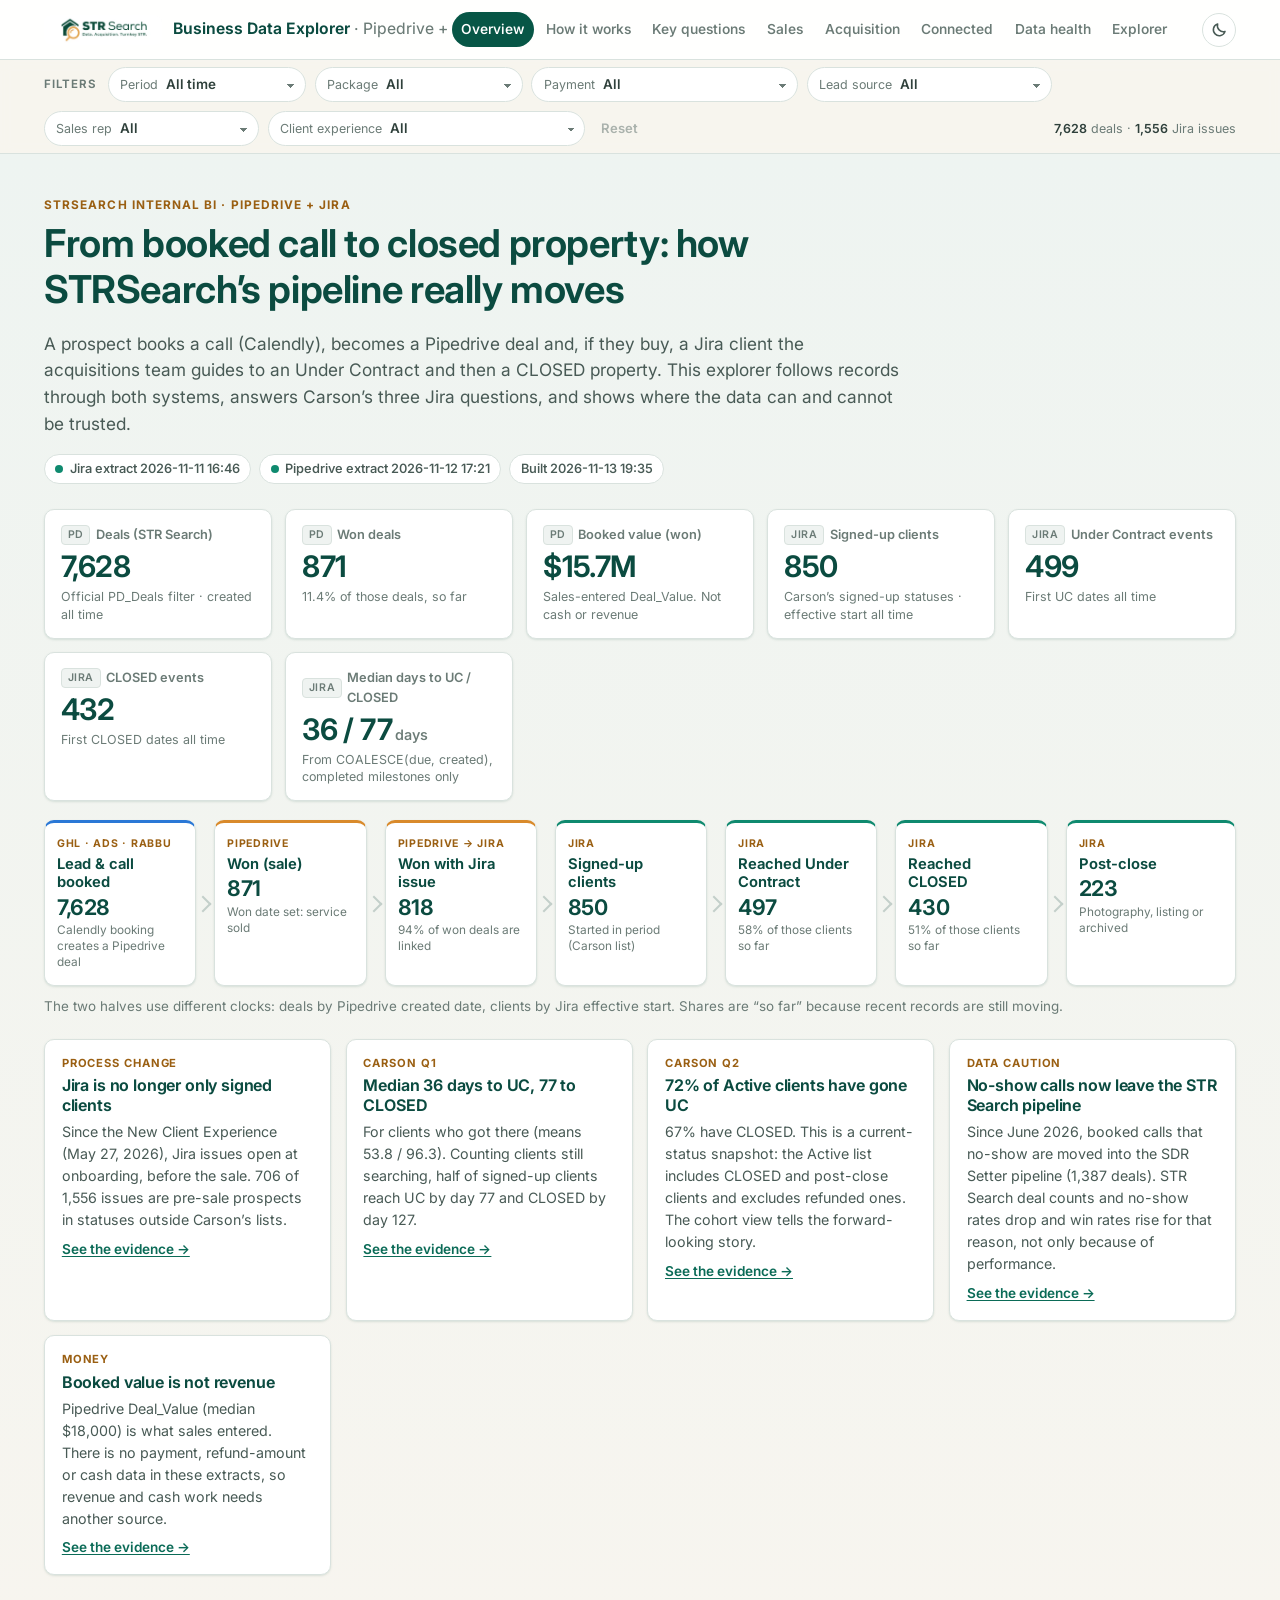
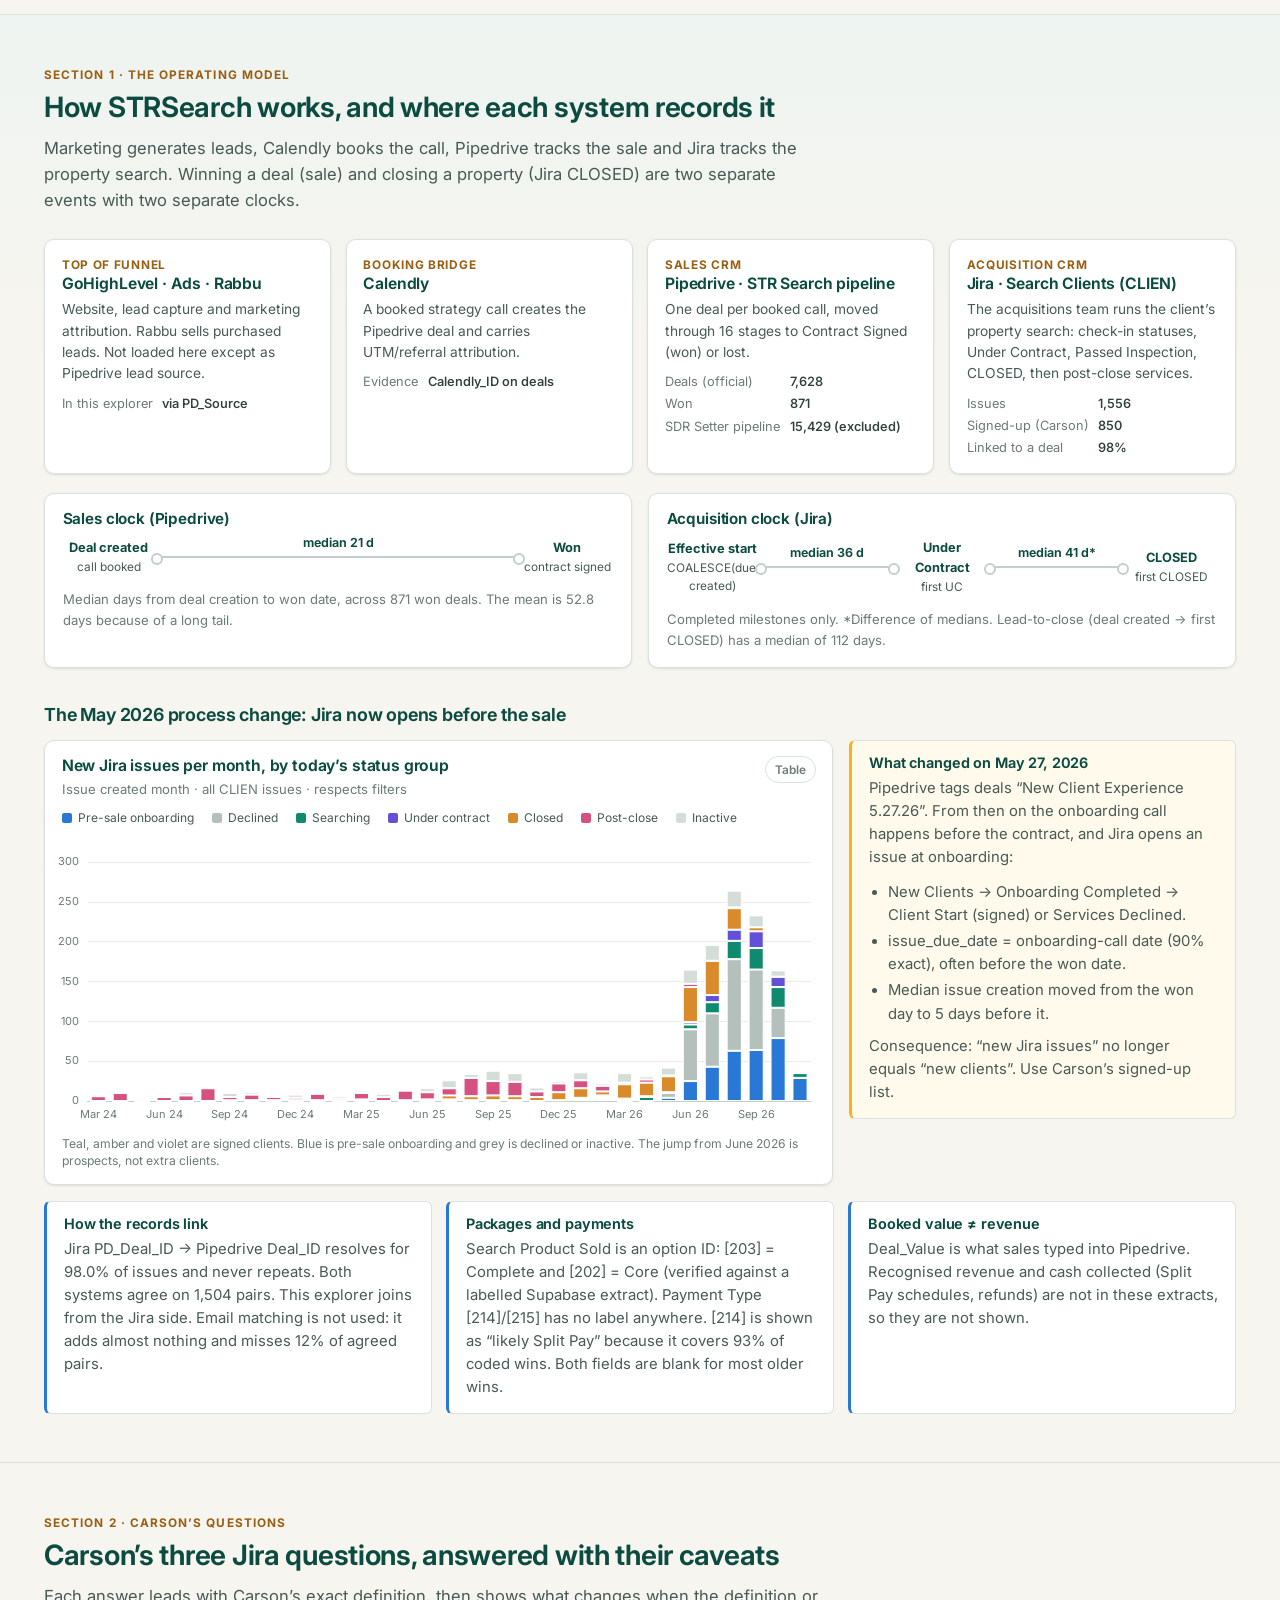
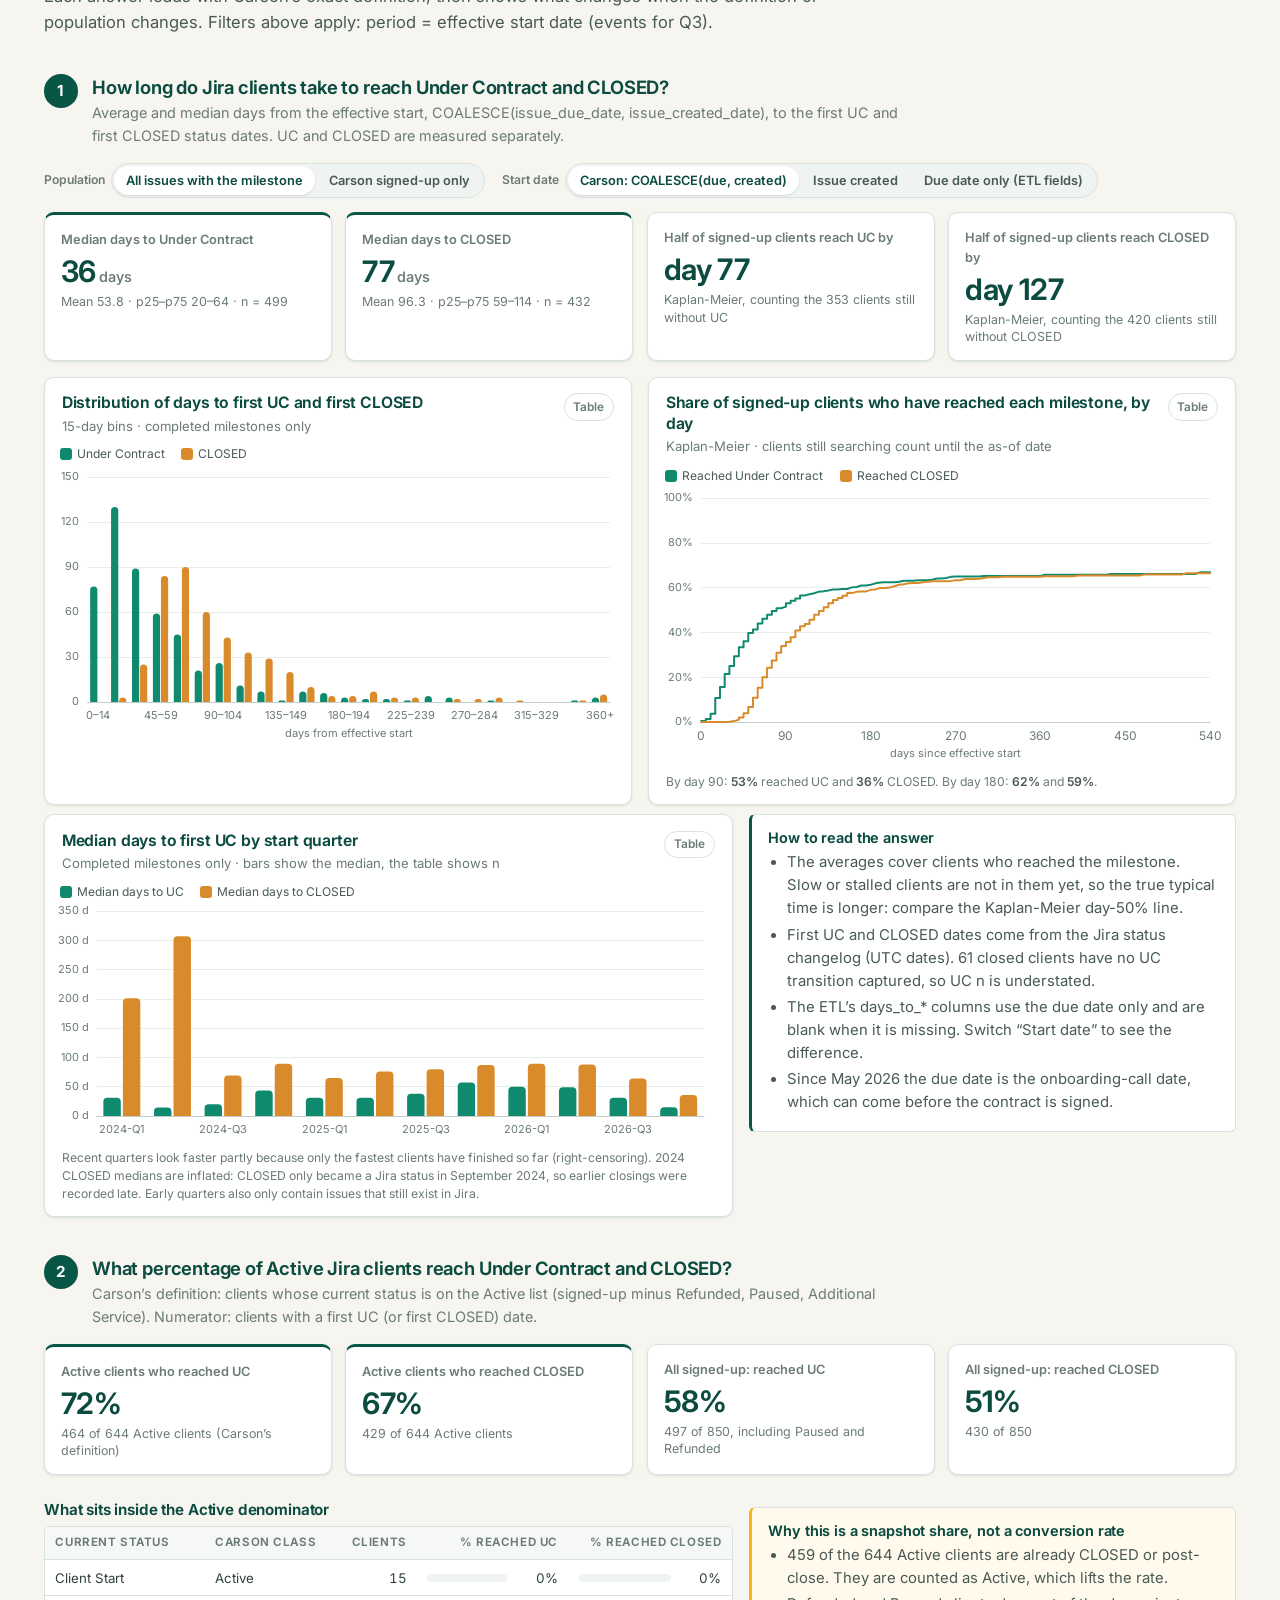
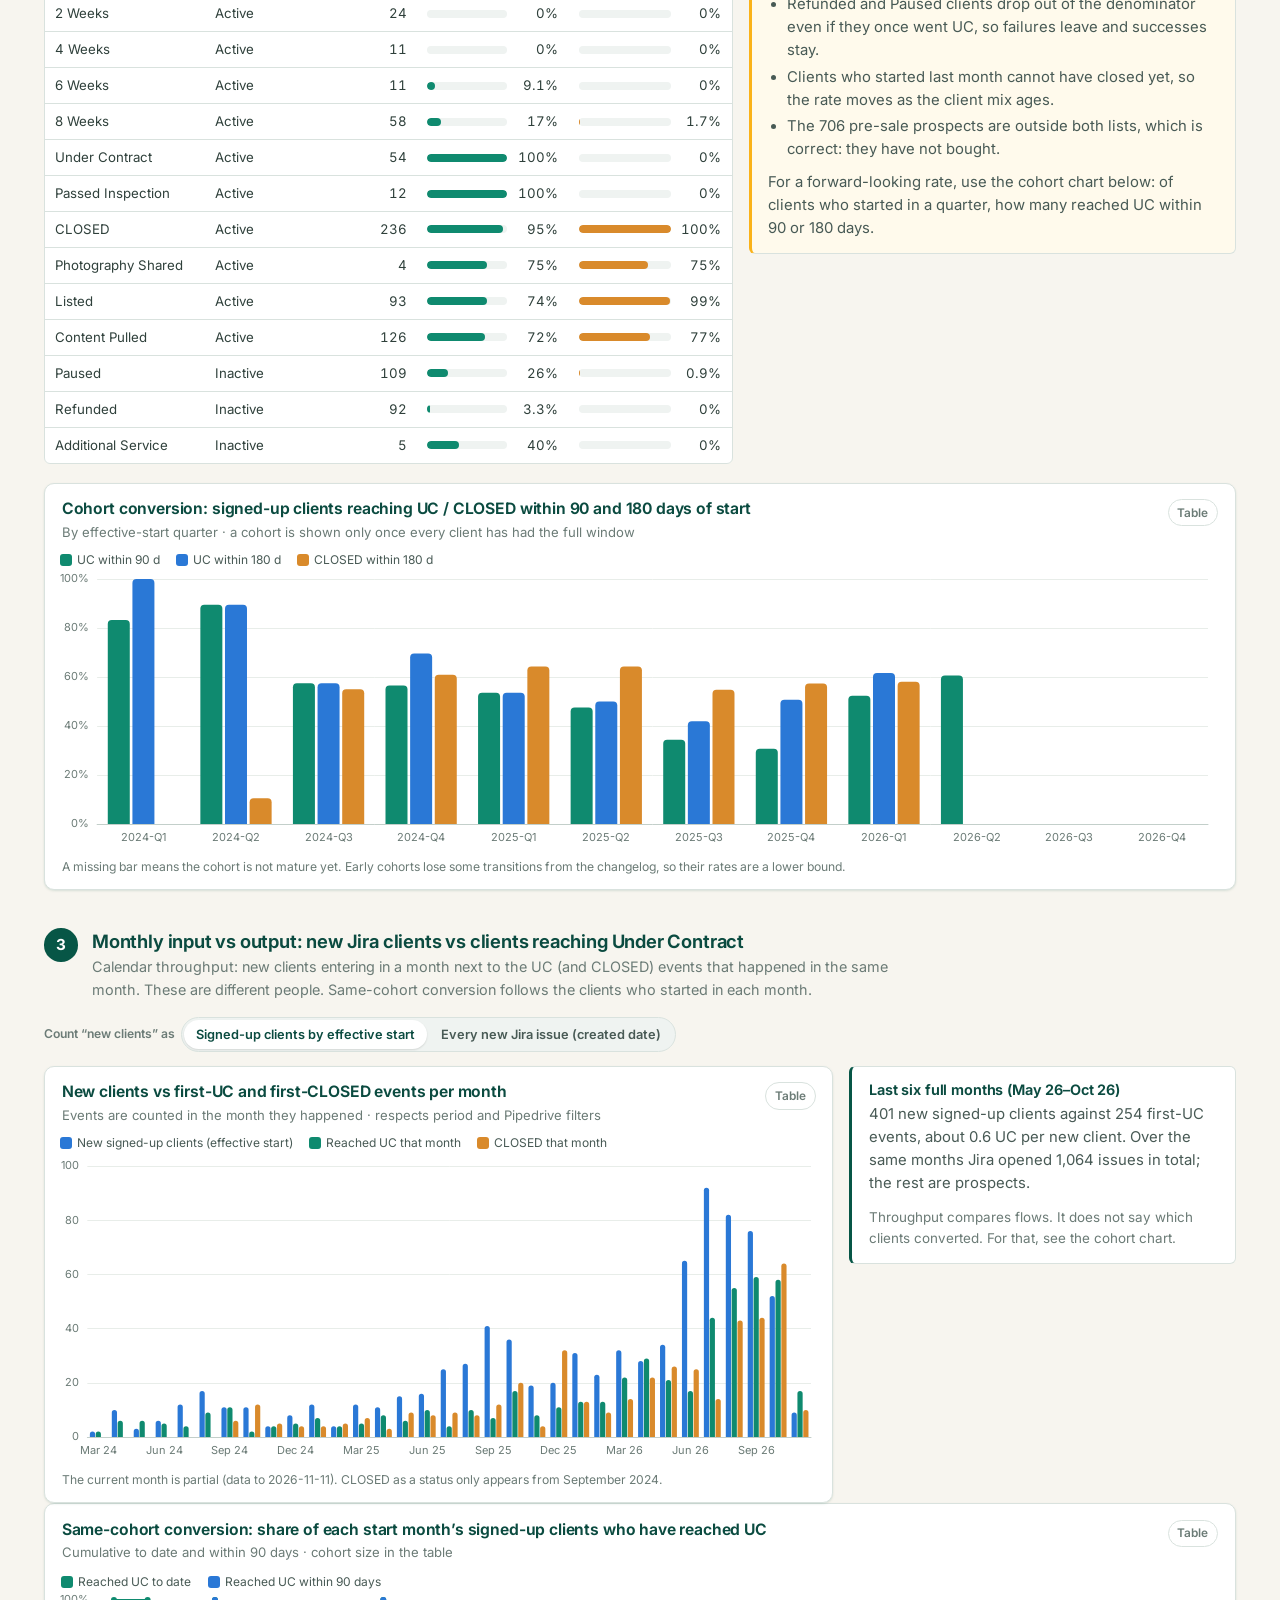
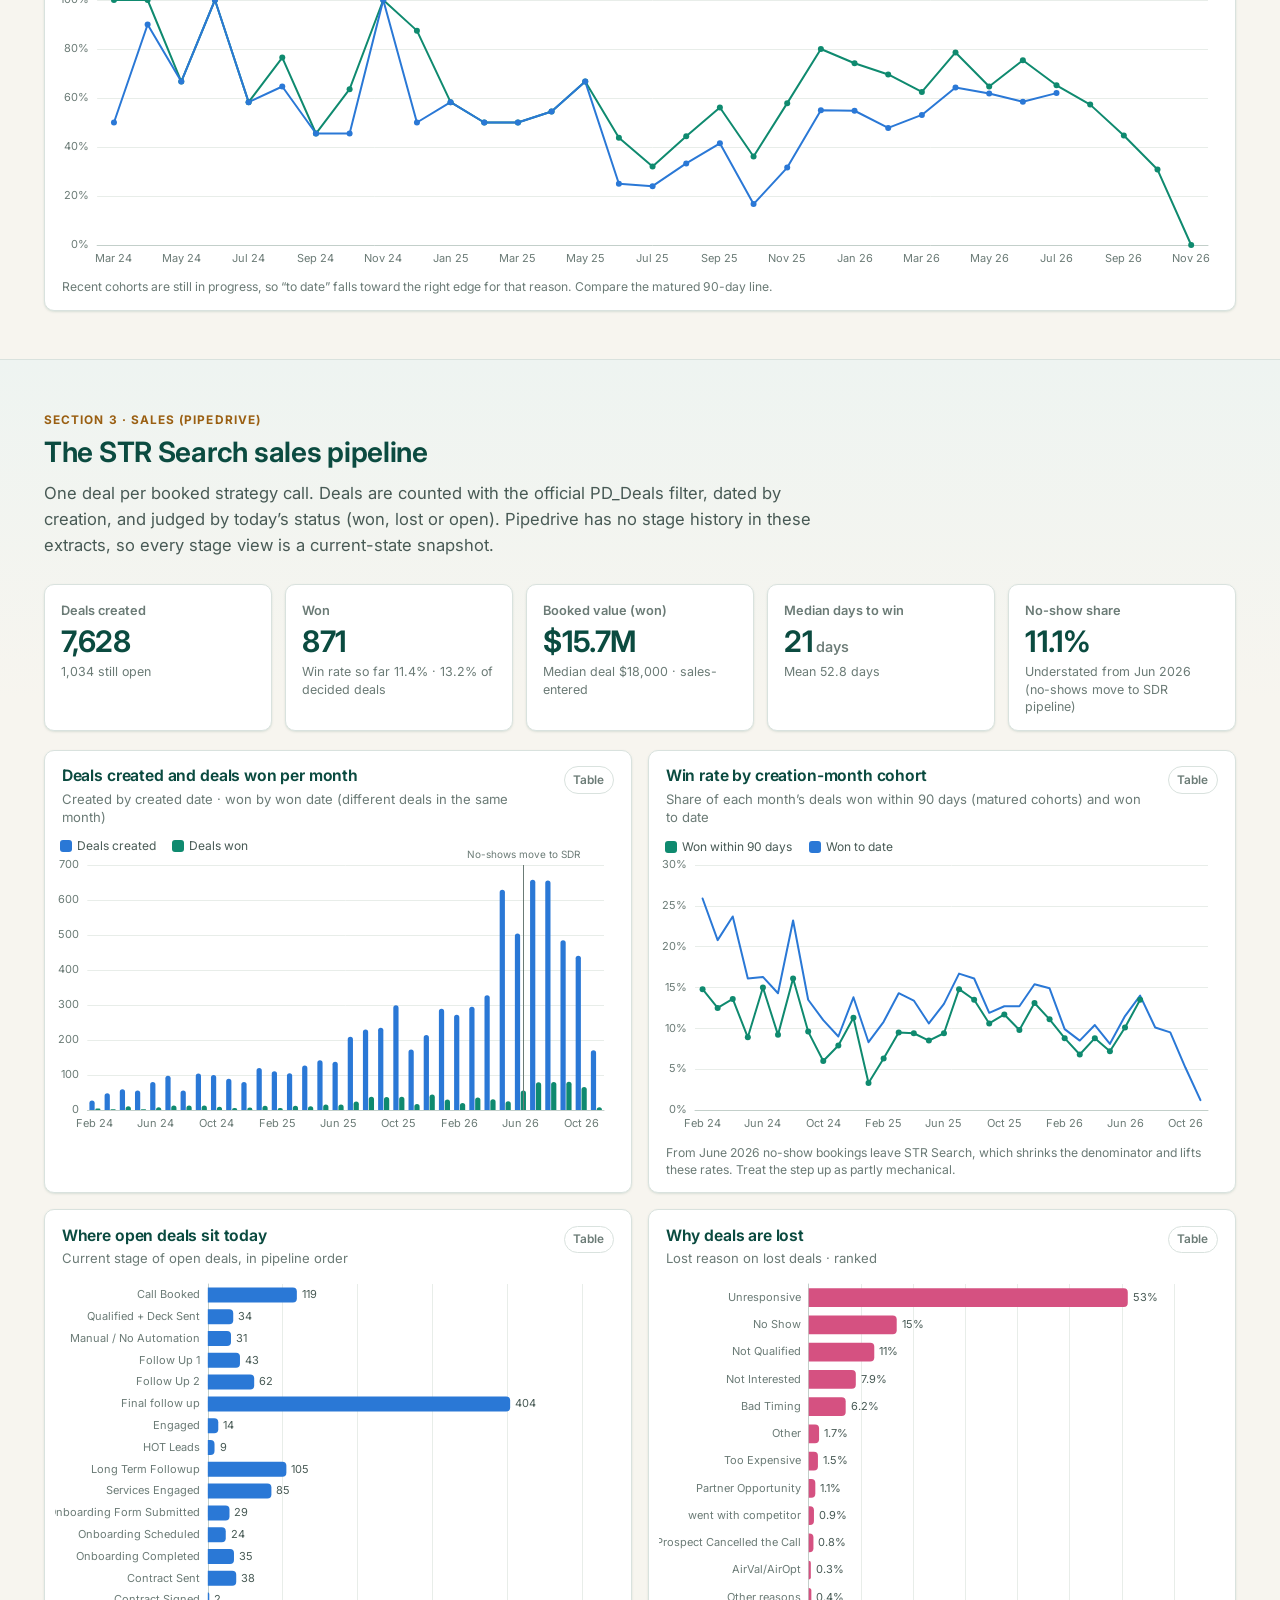
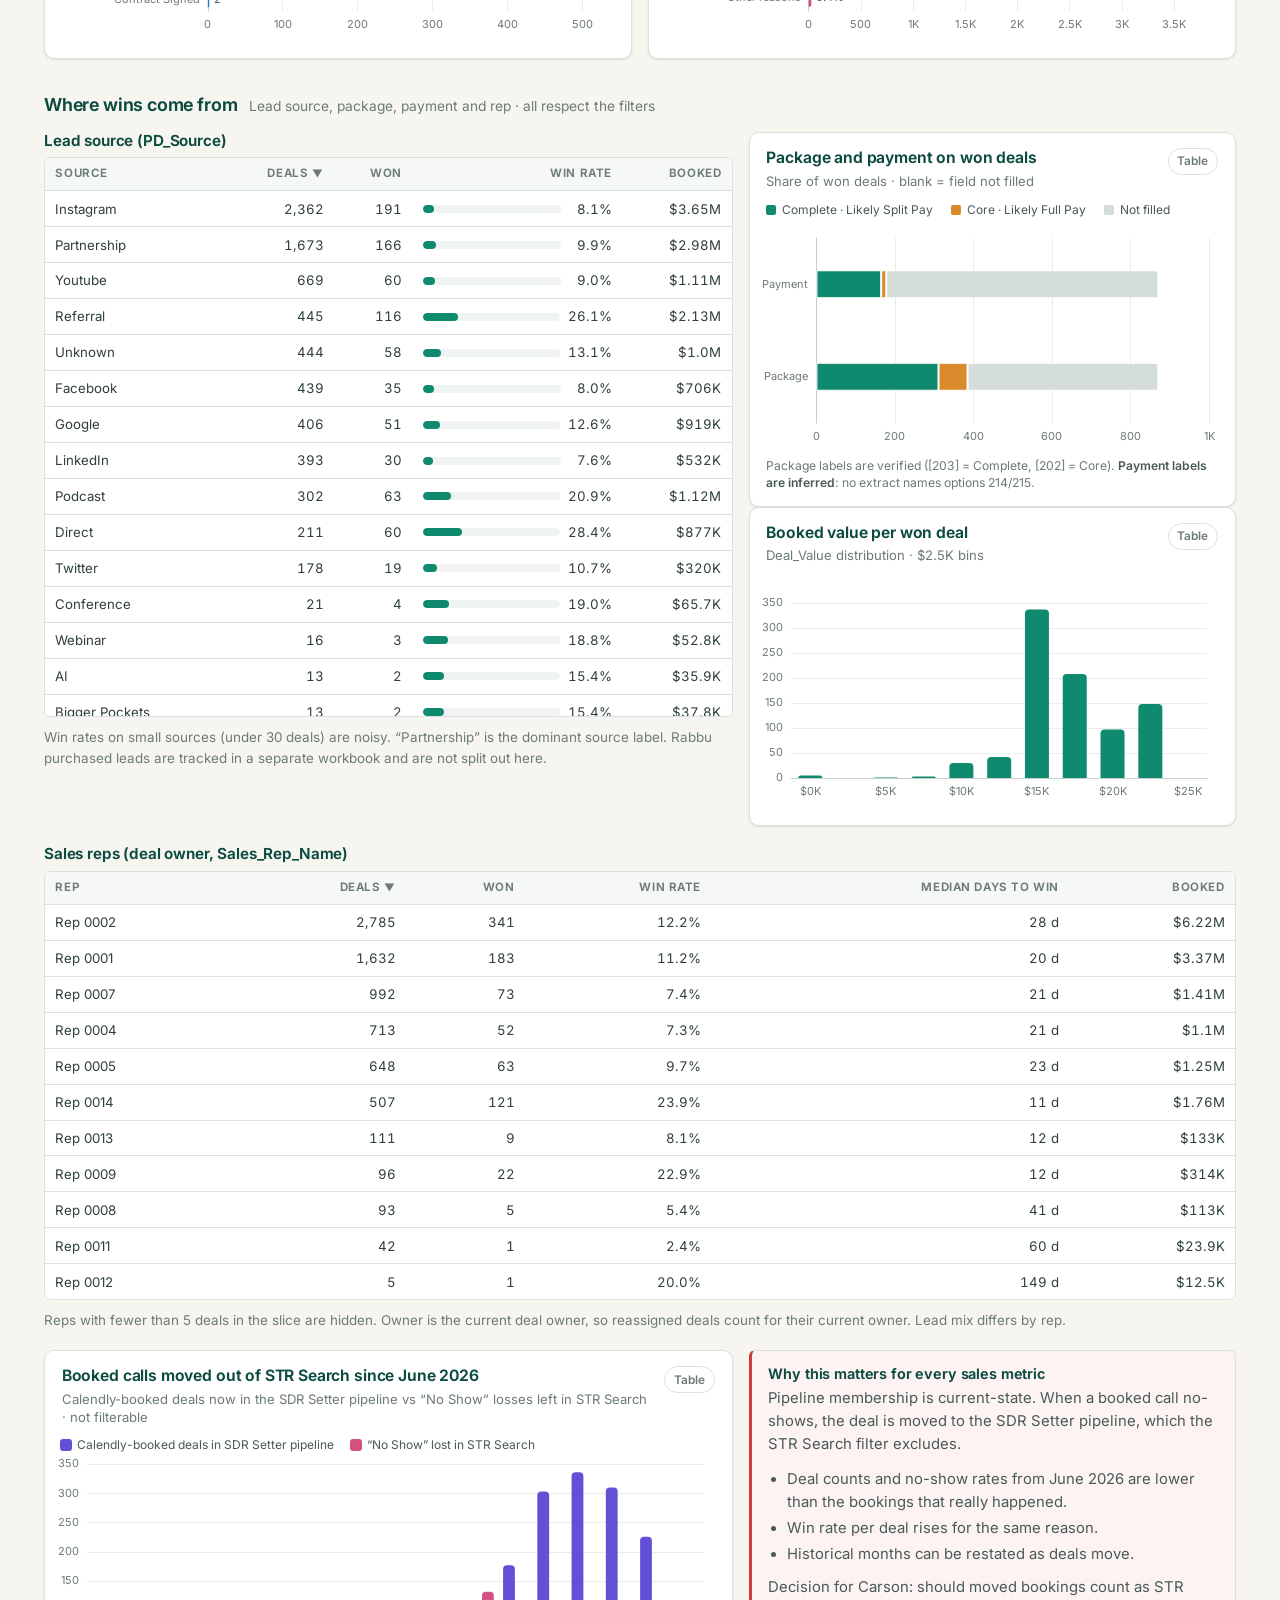
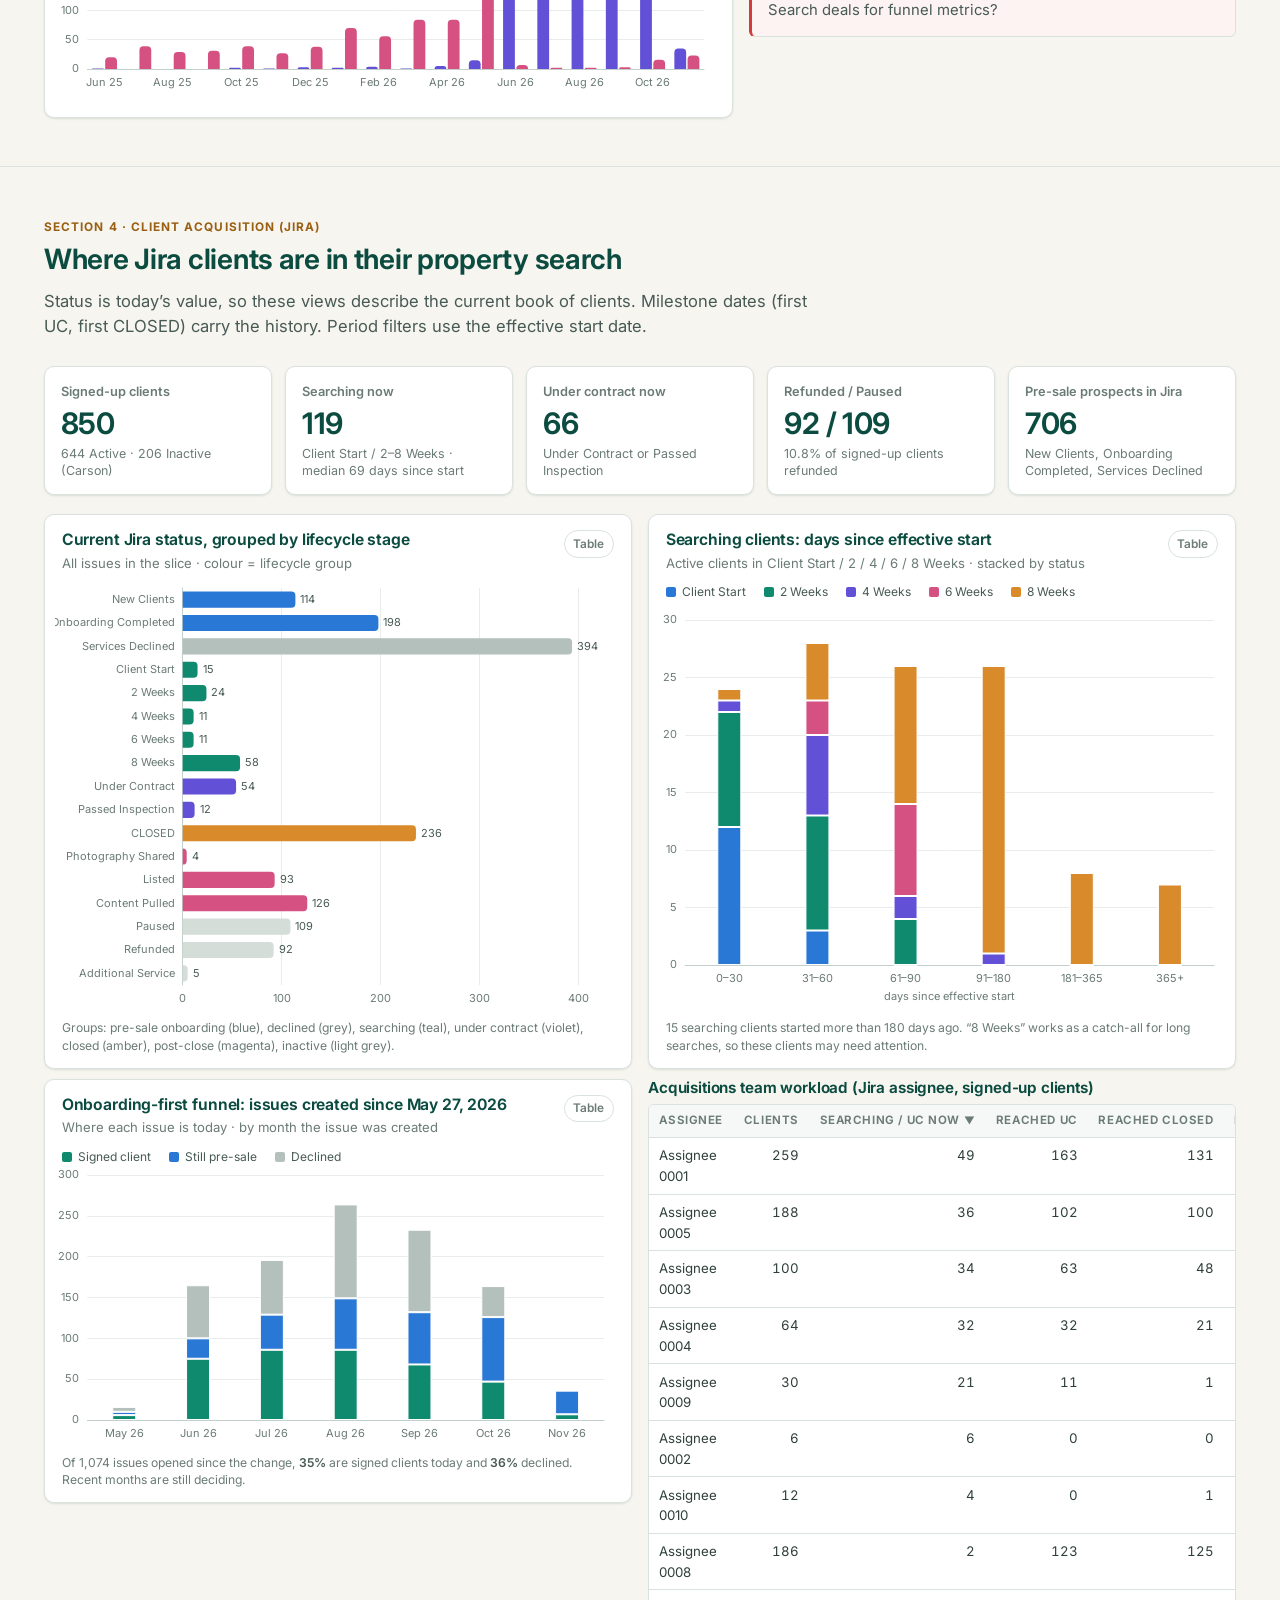
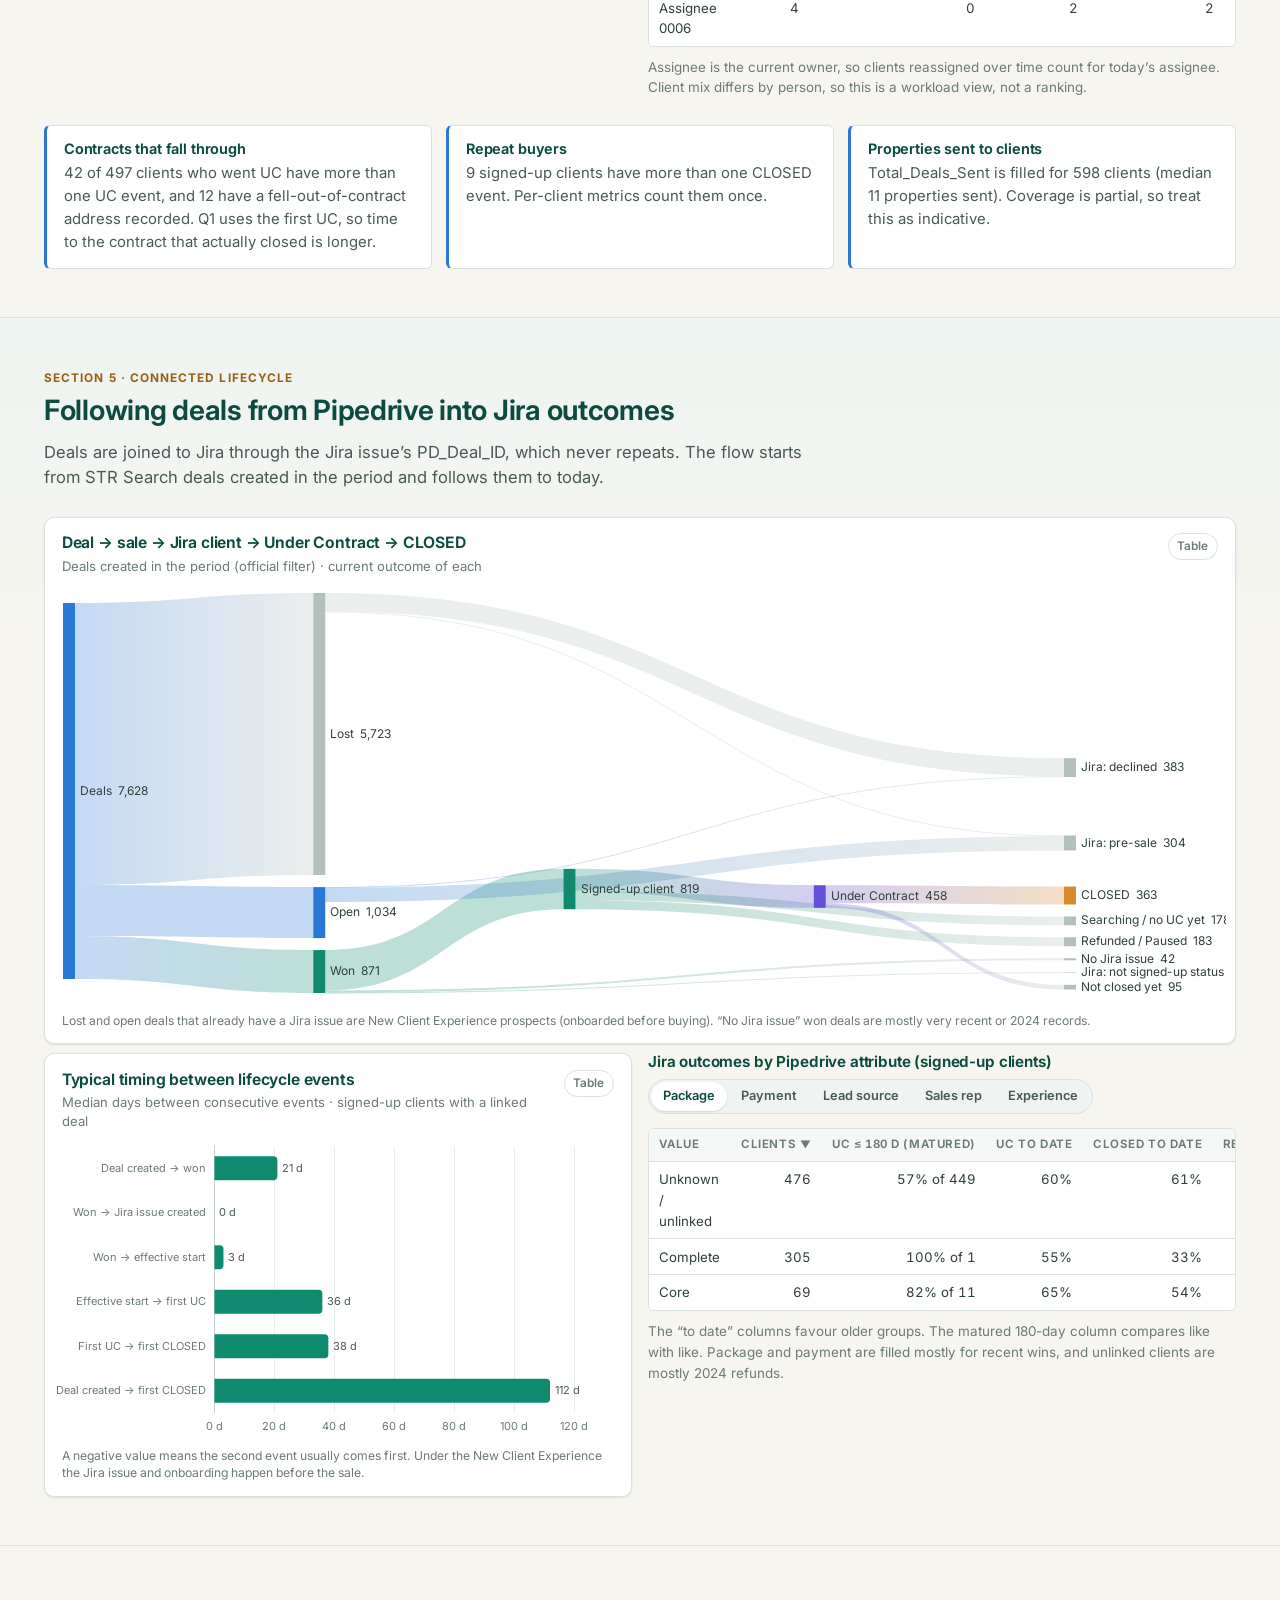
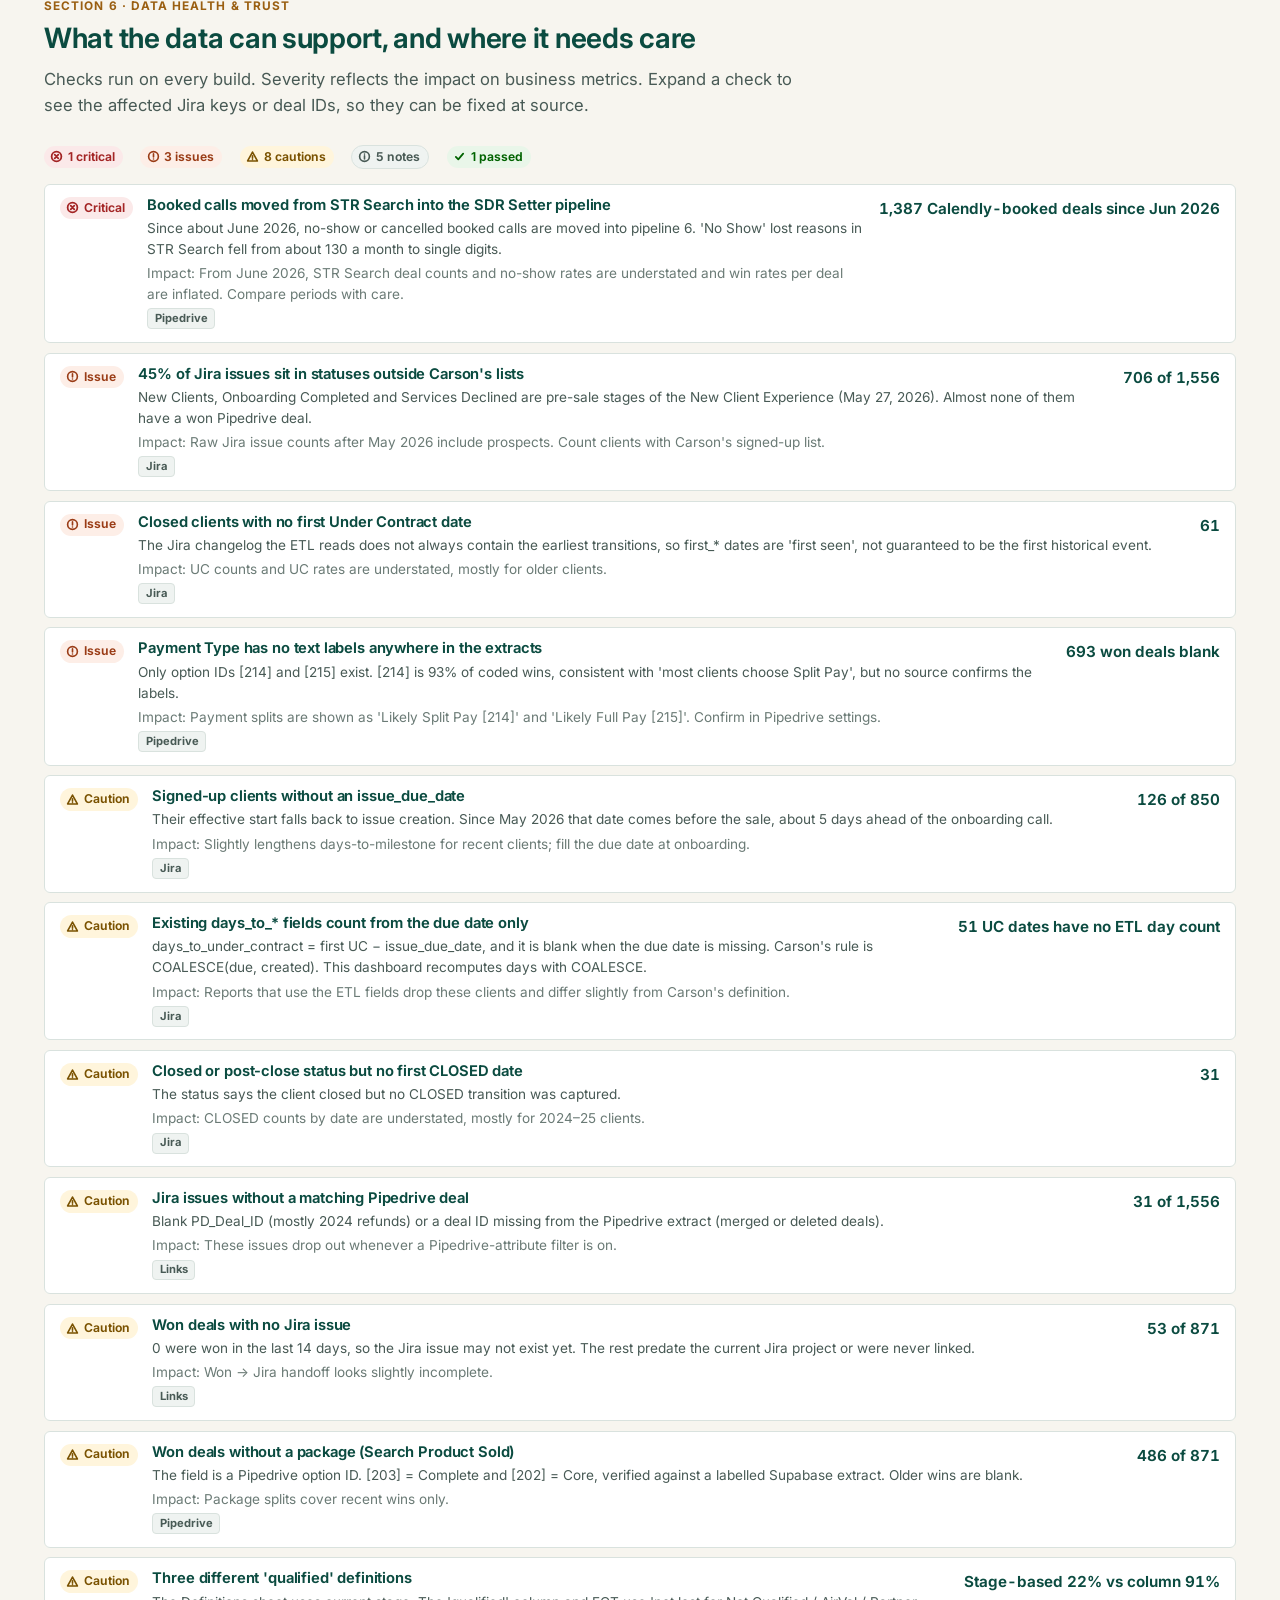
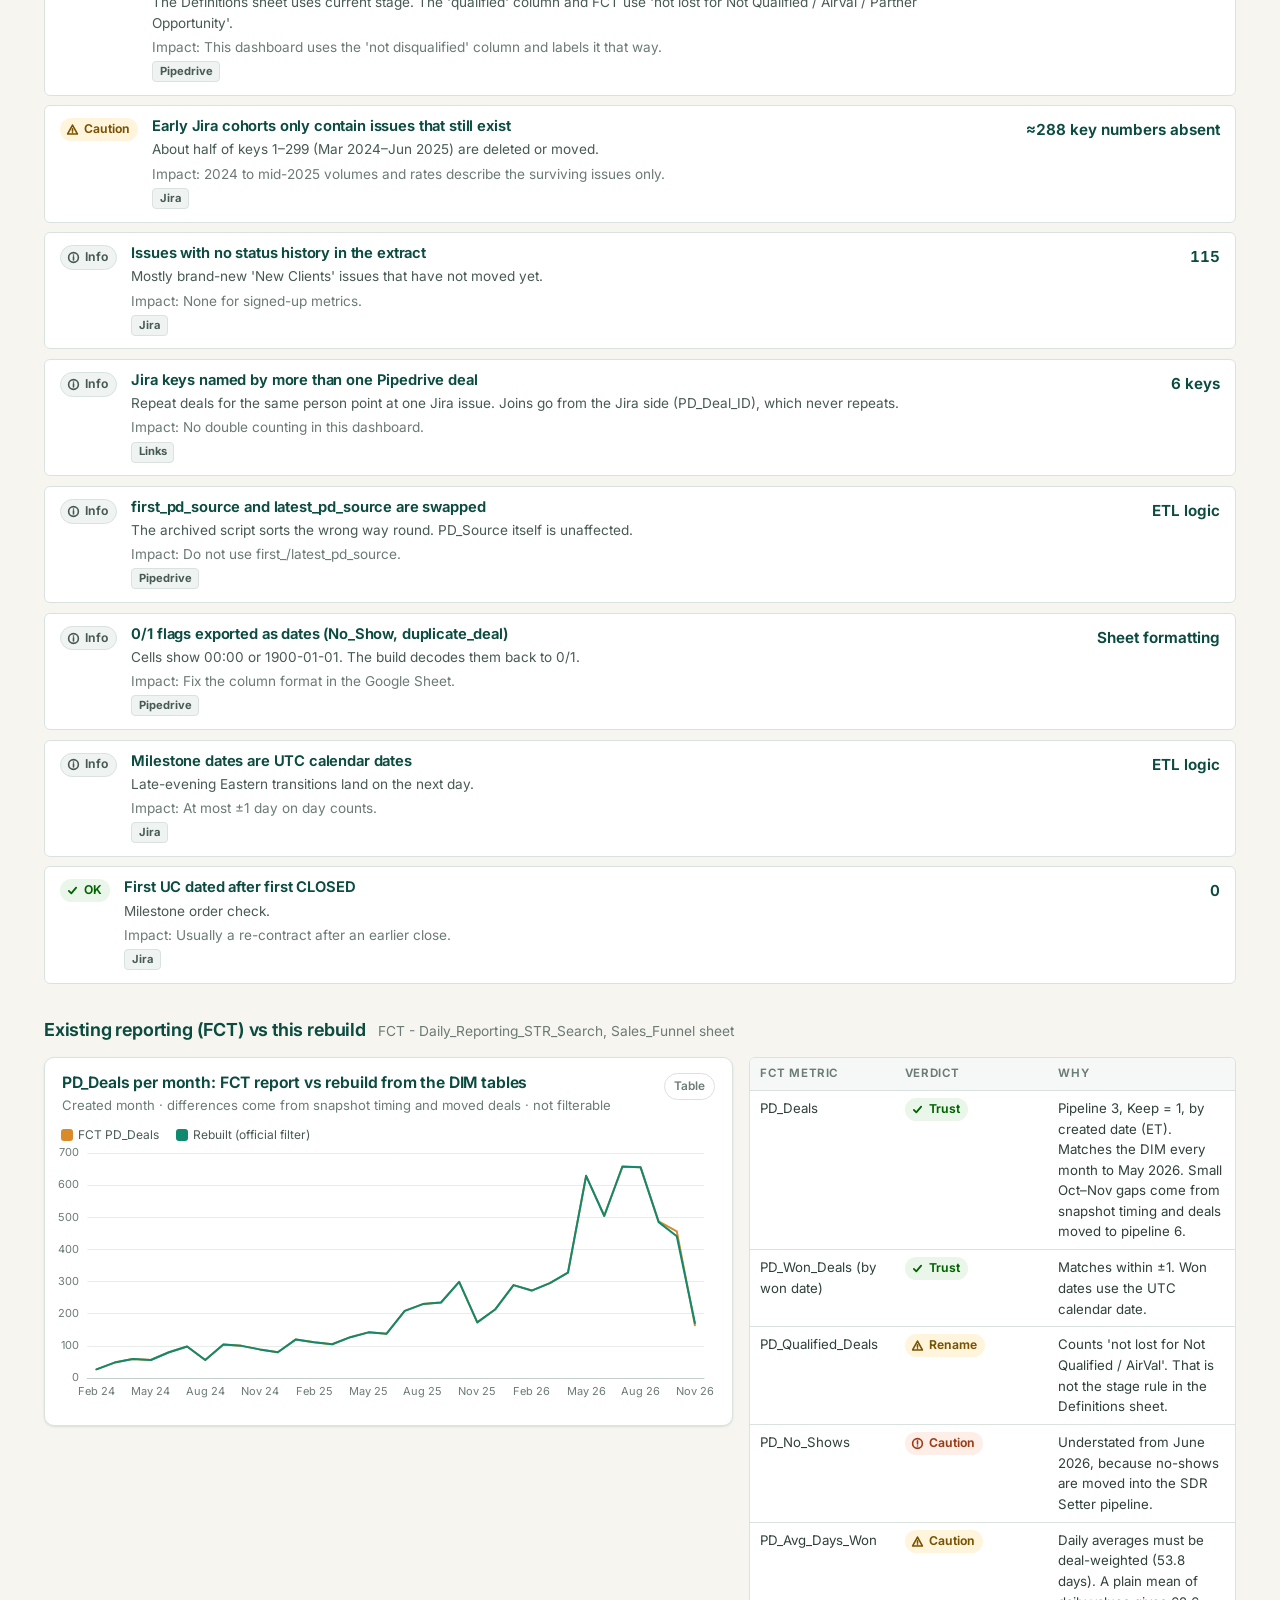
==== docs/index.html @ 58d38632 "Public anonymized build of the STRSearch Business Data Explorer Pseudonymized keys and staff names, " ====
<!doctype html>
<html lang="en">
<head>
  <meta charset="utf-8">
  <meta name="viewport" content="width=device-width, initial-scale=1">
  <title>STRSearch Business Data Explorer</title>
  <meta name="description" content="How STRSearch's sales (Pipedrive) and client acquisition (Jira) data fit together: lifecycle, trends, milestone timing, conversion and data quality.">
  <meta name="robots" content="noindex, nofollow">
  <link rel="icon" href="assets/img/strsearch-logo.webp">
  <link rel="preconnect" href="https://fonts.googleapis.com">
  <link rel="preconnect" href="https://fonts.gstatic.com" crossorigin>
  <link rel="stylesheet" href="https://fonts.googleapis.com/css2?family=Inter:wght@400;500;600;700&display=swap">
  <link rel="stylesheet" href="assets/css/styles.css">
  <script>
    try { var t = localStorage.getItem('sx-theme'); if (t) document.documentElement.setAttribute('data-theme', t); } catch (e) {}
  </script>
</head>
<body>
  <a class="visually-hidden" href="#main">Skip to content</a>

  <header class="site-header">
    <div class="container">
      <a class="brand" href="#overview" aria-label="STRSearch Business Data Explorer: back to top">
        <img src="assets/img/strsearch-logo.webp" alt="STR Search" width="104" height="30">
        <span class="brand-title">Business Data Explorer <span>· Pipedrive + Jira</span></span>
      </a>
      <nav class="site-nav" aria-label="Sections">
        <a href="#overview">Overview</a>
        <a href="#how">How it works</a>
        <a href="#questions">Key questions</a>
        <a href="#sales">Sales</a>
        <a href="#acquisition">Acquisition</a>
        <a href="#lifecycle">Connected</a>
        <a href="#health">Data health</a>
        <a href="#explorer">Explorer</a>
        <a href="#definitions">Definitions</a>
      </nav>
      <button class="icon-btn nav-menu-btn" id="navMenuBtn" type="button" aria-label="Open section menu" aria-expanded="false">
        <svg viewBox="0 0 20 20" fill="none" stroke="currentColor" stroke-width="2" stroke-linecap="round"><path d="M3 6h14M3 10h14M3 14h14"/></svg>
      </button>
      <button class="icon-btn" id="themeBtn" type="button" aria-label="Toggle dark mode" title="Toggle light / dark">
        <svg viewBox="0 0 20 20" fill="none" stroke="currentColor" stroke-width="1.8" stroke-linecap="round" stroke-linejoin="round"><path d="M16.5 12.2A7 7 0 017.8 3.5a7 7 0 108.7 8.7z"/></svg>
      </button>
    </div>
  </header>
  <nav class="mobile-nav" id="mobileNav" aria-label="Sections (mobile)"></nav>

  <div class="filter-bar" id="filterBar" role="region" aria-label="Filters"></div>

  <main id="main">
    <section class="hero" id="overview" aria-labelledby="overview-title">
      <div class="container" id="overview-root"><div class="loading">Loading data…</div></div>
    </section>
    <section class="section" id="how" aria-labelledby="how-title"><div class="container" id="how-root"></div></section>
    <section class="section" id="questions" aria-labelledby="questions-title"><div class="container" id="questions-root"></div></section>
    <section class="section" id="sales" aria-labelledby="sales-title"><div class="container" id="sales-root"></div></section>
    <section class="section" id="acquisition" aria-labelledby="acquisition-title"><div class="container" id="acquisition-root"></div></section>
    <section class="section" id="lifecycle" aria-labelledby="lifecycle-title"><div class="container" id="lifecycle-root"></div></section>
    <section class="section" id="health" aria-labelledby="health-title"><div class="container" id="health-root"></div></section>
    <section class="section" id="explorer" aria-labelledby="explorer-title"><div class="container" id="explorer-root"></div></section>
    <section class="section" id="definitions" aria-labelledby="definitions-title"><div class="container" id="definitions-root"></div></section>
  </main>

  <footer class="site-footer">
    <div class="container" id="footer-root"></div>
  </footer>

  <script src="assets/vendor/echarts-5.5.0.min.js"></script>
  <script src="data/explorer-data.js"></script>
  <script src="assets/js/core.js"></script>
  <script src="assets/js/charts.js"></script>
  <script src="assets/js/filters.js"></script>
  <script src="assets/js/sections/narrative.js"></script>
  <script src="assets/js/sections/questions.js"></script>
  <script src="assets/js/sections/sales.js"></script>
  <script src="assets/js/sections/acquisition.js"></script>
  <script src="assets/js/sections/health.js"></script>
  <script src="assets/js/app.js"></script>
</body>
</html>
---- docs/assets/css/styles.css ----
/* ==========================================================================
   STRSearch Business Data Explorer: design system
   Brand chrome follows the STR Search site family (green / gold / cream).
   Chart series colours are validated categorical palettes (dataviz skill
   validator: lightness band, chroma floor, CVD + normal-vision separation),
   one set per mode, each checked against its own card surface.
   ========================================================================== */

:root {
  color-scheme: light;
  /* Brand */
  --brand-green: #075646;
  --brand-green-dark: #043f35;
  --brand-gold: #ecaa4a;
  --brand-gold-dark: #d99132;

  /* Surfaces & ink */
  --bg: #f7f5ef;
  --bg-tint: #eef4f1;
  --surface: #ffffff;
  --surface-2: #f6f8f7;
  --surface-sunken: #eff3f1;
  --ink-strong: #0b4b40;
  --ink: #2f403b;
  --ink-2: #485a55;
  --ink-muted: #6b7b76;
  --kicker: #9a5f12;
  --border: #d9e2de;
  --border-strong: #c3cfca;
  --link: #0b6b57;
  --accent: #075646;
  --accent-ink: #ffffff;
  --focus: #2a78d6;
  --shadow: 0 1px 3px rgba(7, 86, 70, 0.08), 0 1px 2px rgba(7, 86, 70, 0.06);
  --shadow-pop: 0 10px 30px rgba(7, 40, 33, 0.16);

  /* Chart chrome */
  --chart-grid: #e8ede9;
  --chart-axis: #c3cfca;
  --chart-label: #6b7b76;
  --chart-deemph: #b4c0bb;
  --chart-deemph-2: #d5ddd9;

  /* Validated categorical series: light (surface #ffffff) */
  --series-1: #0f8a6f;   /* teal-green */
  --series-2: #d98a2b;   /* amber */
  --series-3: #2a78d6;   /* blue */
  --series-4: #d55181;   /* magenta */
  --series-5: #6250d6;   /* violet */

  /* Sequential (one hue, light -> dark) */
  --seq-0: #f1f7f4;
  --seq-1: #d3ebe2;
  --seq-2: #a7d8c6;
  --seq-3: #6fbea3;
  --seq-4: #34a07f;
  --seq-5: #0f8a6f;
  --seq-6: #0a6b56;
  --seq-7: #064a3c;

  /* Status (fixed meaning; always shipped with icon + label) */
  --status-good: #0ca30c;
  --status-warning: #fab219;
  --status-serious: #ec835a;
  --status-critical: #d03b3b;
  --status-good-ink: #006300;
  --status-warning-ink: #7a5200;
  --status-serious-ink: #9a3c16;
  --status-critical-ink: #a32424;
  --status-good-bg: #e9f6e9;
  --status-warning-bg: #fff5dc;
  --status-serious-bg: #fdeee7;
  --status-critical-bg: #fbe9e9;

  --radius: 10px;
  --radius-sm: 6px;
  --max-width: 1240px;
  --header-h: 60px;
  --filter-h: 58px;
  font-size: 16px;
}

@media (prefers-color-scheme: dark) {
  :root:where(:not([data-theme="light"])) {
    color-scheme: dark;
    --bg: #0f1513;
    --bg-tint: #121b18;
    --surface: #17201d;
    --surface-2: #1b2622;
    --surface-sunken: #131b18;
    --ink-strong: #e3efe9;
    --ink: #cfdcd6;
    --ink-2: #b4c3bd;
    --ink-muted: #8a9a94;
    --kicker: #e3a64f;
    --border: #2a3632;
    --border-strong: #3a4743;
    --link: #5cc7a6;
    --accent: #1b9a7c;
    --accent-ink: #06130f;
    --focus: #5596ea;
    --shadow: 0 1px 2px rgba(0, 0, 0, 0.4);
    --shadow-pop: 0 10px 30px rgba(0, 0, 0, 0.5);
    --chart-grid: #24302c;
    --chart-axis: #3a4743;
    --chart-label: #8a9a94;
    --chart-deemph: #4b5a55;
    --chart-deemph-2: #33403c;
    --series-1: #1b9a7c;
    --series-2: #c98500;
    --series-3: #3987e5;
    --series-4: #d55181;
    --series-5: #9085e9;
    --seq-0: #18231f;
    --seq-1: #173a30;
    --seq-2: #145442;
    --seq-3: #136e55;
    --seq-4: #178a6b;
    --seq-5: #2fa684;
    --seq-6: #63c3a3;
    --seq-7: #a5e0cb;
    --status-good-ink: #4fd04f;
    --status-warning-ink: #fac34f;
    --status-serious-ink: #f2a184;
    --status-critical-ink: #ef8080;
    --status-good-bg: #15301a;
    --status-warning-bg: #352a10;
    --status-serious-bg: #3a2219;
    --status-critical-bg: #3a1c1c;
  }
}
:root[data-theme="dark"] {
  color-scheme: dark;
  --bg: #0f1513;
  --bg-tint: #121b18;
  --surface: #17201d;
  --surface-2: #1b2622;
  --surface-sunken: #131b18;
  --ink-strong: #e3efe9;
  --ink: #cfdcd6;
  --ink-2: #b4c3bd;
  --ink-muted: #8a9a94;
  --kicker: #e3a64f;
  --border: #2a3632;
  --border-strong: #3a4743;
  --link: #5cc7a6;
  --accent: #1b9a7c;
  --accent-ink: #06130f;
  --focus: #5596ea;
  --shadow: 0 1px 2px rgba(0, 0, 0, 0.4);
  --shadow-pop: 0 10px 30px rgba(0, 0, 0, 0.5);
  --chart-grid: #24302c;
  --chart-axis: #3a4743;
  --chart-label: #8a9a94;
  --chart-deemph: #4b5a55;
  --chart-deemph-2: #33403c;
  --series-1: #1b9a7c;
  --series-2: #c98500;
  --series-3: #3987e5;
  --series-4: #d55181;
  --series-5: #9085e9;
  --seq-0: #18231f;
  --seq-1: #173a30;
  --seq-2: #145442;
  --seq-3: #136e55;
  --seq-4: #178a6b;
  --seq-5: #2fa684;
  --seq-6: #63c3a3;
  --seq-7: #a5e0cb;
  --status-good-ink: #4fd04f;
  --status-warning-ink: #fac34f;
  --status-serious-ink: #f2a184;
  --status-critical-ink: #ef8080;
  --status-good-bg: #15301a;
  --status-warning-bg: #352a10;
  --status-serious-bg: #3a2219;
  --status-critical-bg: #3a1c1c;
}

/* ---------- Base ---------- */
* { box-sizing: border-box; }
html { scroll-behavior: smooth; scroll-padding-top: calc(var(--header-h) + var(--filter-h) + 12px); }
body {
  margin: 0;
  background: var(--bg);
  color: var(--ink-2);
  font-family: "Inter", system-ui, -apple-system, "Segoe UI", sans-serif;
  line-height: 1.55;
  -webkit-font-smoothing: antialiased;
}
h1, h2, h3, h4 { color: var(--ink-strong); font-weight: 650; line-height: 1.22; margin: 0 0 0.45em; letter-spacing: -0.01em; }
h1 { font-size: clamp(1.7rem, 3.2vw, 2.4rem); }
h2 { font-size: clamp(1.35rem, 2.3vw, 1.75rem); }
h3 { font-size: 1.12rem; }
h4 { font-size: 0.95rem; }
p { margin: 0 0 0.8em; }
a { color: var(--link); text-underline-offset: 2px; }
strong { color: var(--ink); font-weight: 600; }
code, .mono { font-family: ui-monospace, "SF Mono", Menlo, Consolas, monospace; font-size: 0.86em; }
code { background: var(--surface-sunken); border: 1px solid var(--border); border-radius: 4px; padding: 0.05em 0.35em; color: var(--ink); }
:focus-visible { outline: 2px solid var(--focus); outline-offset: 2px; border-radius: 4px; }
.visually-hidden { position: absolute !important; width: 1px; height: 1px; overflow: hidden; clip: rect(0 0 0 0); white-space: nowrap; }
.container { max-width: var(--max-width); margin: 0 auto; padding: 0 1.5rem; }
@media (max-width: 640px) { .container { padding: 0 16px; } }

/* ---------- Header ---------- */
.site-header {
  position: sticky; top: 0; z-index: 50;
  height: var(--header-h);
  background: color-mix(in srgb, var(--surface) 92%, transparent);
  backdrop-filter: saturate(1.4) blur(8px);
  border-bottom: 1px solid var(--border);
}
.site-header .container { height: 100%; display: flex; align-items: center; gap: 1rem; }
.brand { display: flex; align-items: center; gap: 0.7rem; text-decoration: none; min-width: 0; }
.brand img { height: 30px; width: auto; display: block; }
:root[data-theme="dark"] .brand img { filter: brightness(1.6) saturate(0.9); }
@media (prefers-color-scheme: dark) { :root:where(:not([data-theme="light"])) .brand img { filter: brightness(1.6) saturate(0.9); } }
.brand-title { font-weight: 650; color: var(--ink-strong); white-space: nowrap; font-size: 0.98rem; }
.brand-title span { font-weight: 450; color: var(--ink-muted); }
.site-nav { margin-left: auto; display: flex; gap: 0.15rem; overflow-x: auto; scrollbar-width: none; }
.site-nav::-webkit-scrollbar { display: none; }
.site-nav a {
  color: var(--ink-muted); text-decoration: none; font-size: 0.86rem; font-weight: 550;
  padding: 0.4rem 0.6rem; border-radius: 999px; white-space: nowrap;
}
.site-nav a:hover { color: var(--ink-strong); background: var(--surface-sunken); }
.site-nav a.is-active { color: var(--accent-ink); background: var(--accent); }
.icon-btn {
  flex: none; display: inline-flex; align-items: center; justify-content: center;
  width: 34px; height: 34px; border-radius: 999px; border: 1px solid var(--border);
  background: var(--surface); color: var(--ink-2); cursor: pointer;
}
.icon-btn:hover { border-color: var(--border-strong); color: var(--ink-strong); }
.icon-btn svg { width: 17px; height: 17px; }
@media (max-width: 980px) { .brand-title span { display: none; } }
@media (max-width: 760px) { .site-nav { display: none; } .nav-menu-btn { display: inline-flex !important; } }
.nav-menu-btn { display: none !important; }
.mobile-nav {
  display: none; position: fixed; top: var(--header-h); left: 0; right: 0; z-index: 60;
  background: var(--surface); border-bottom: 1px solid var(--border); box-shadow: var(--shadow-pop);
  padding: 0.5rem 16px 0.9rem;
}
.mobile-nav.is-open { display: grid; grid-template-columns: 1fr 1fr; gap: 0.25rem; }
.mobile-nav a { padding: 0.55rem 0.6rem; border-radius: 8px; color: var(--ink); text-decoration: none; font-weight: 550; font-size: 0.92rem; }
.mobile-nav a:hover { background: var(--surface-sunken); }

/* ---------- Filter bar (one row, scopes everything below) ---------- */
.filter-bar {
  position: sticky; top: var(--header-h); z-index: 40;
  background: color-mix(in srgb, var(--bg) 94%, transparent);
  backdrop-filter: blur(6px);
  border-bottom: 1px solid var(--border);
}
.filter-bar .container { display: flex; align-items: center; gap: 0.55rem; min-height: var(--filter-h); flex-wrap: wrap; padding-top: 0.45rem; padding-bottom: 0.45rem; }
.filter-label { font-size: 0.72rem; text-transform: uppercase; letter-spacing: 0.07em; font-weight: 650; color: var(--ink-muted); margin-right: 0.15rem; }
.filter {
  display: inline-flex; align-items: center; gap: 0.35rem;
  border: 1px solid var(--border); background: var(--surface); border-radius: 999px;
  padding: 0.18rem 0.3rem 0.18rem 0.7rem; font-size: 0.84rem; color: var(--ink);
}
.filter > span { color: var(--ink-muted); font-size: 0.78rem; white-space: nowrap; }
.filter select {
  appearance: none; -webkit-appearance: none; border: 0; background: transparent; color: var(--ink);
  font: inherit; font-weight: 600; padding: 0.2rem 1.25rem 0.2rem 0.15rem; cursor: pointer; max-width: 12rem;
  background-image: linear-gradient(45deg, transparent 50%, var(--ink-muted) 50%), linear-gradient(135deg, var(--ink-muted) 50%, transparent 50%);
  background-position: calc(100% - 9px) 55%, calc(100% - 5px) 55%;
  background-size: 4px 4px; background-repeat: no-repeat;
}
.filter select:focus-visible { outline: none; }
.filter:focus-within { border-color: var(--focus); box-shadow: 0 0 0 2px color-mix(in srgb, var(--focus) 25%, transparent); }
.filter.is-set { border-color: var(--accent); background: color-mix(in srgb, var(--accent) 8%, var(--surface)); }
.filter-reset {
  border: 0; background: transparent; color: var(--link); font: inherit; font-size: 0.82rem; font-weight: 600;
  cursor: pointer; padding: 0.3rem 0.4rem; border-radius: 6px;
}
.filter-reset[disabled] { color: var(--ink-muted); opacity: 0.55; cursor: default; }
.filter-summary { margin-left: auto; font-size: 0.78rem; color: var(--ink-muted); white-space: nowrap; }
.filter-summary strong { color: var(--ink); }
@media (max-width: 760px) {
  .filter-bar { position: static; }
  .filter-summary { margin-left: 0; width: 100%; white-space: normal; }
  html { scroll-padding-top: calc(var(--header-h) + 12px); }
}

/* ---------- Sections ---------- */
.section { padding: 3.2rem 0 3rem; border-bottom: 1px solid var(--border); }
.section:nth-of-type(even) { background: linear-gradient(180deg, var(--bg-tint), var(--bg) 340px); }
.section-kicker { text-transform: uppercase; font-size: 0.74rem; letter-spacing: 0.09em; color: var(--kicker); font-weight: 700; margin-bottom: 0.35rem; }
.section-lede { font-size: 1.04rem; max-width: 78ch; color: var(--ink-2); }
.section-head { margin-bottom: 1.6rem; }
.subhead { margin: 2.2rem 0 0.9rem; display: flex; align-items: baseline; gap: 0.75rem; flex-wrap: wrap; }
.subhead h3 { margin: 0; }
.subhead .hint { font-size: 0.86rem; color: var(--ink-muted); }

/* ---------- Hero ---------- */
.hero { padding: 2.6rem 0 2.4rem; background: linear-gradient(180deg, var(--bg-tint) 0%, var(--bg) 100%); border-bottom: 1px solid var(--border); }
.hero h1 { max-width: 30ch; }
.hero .section-lede { font-size: 1.08rem; }
.snapshot-strip { display: flex; flex-wrap: wrap; gap: 0.5rem; margin: 1rem 0 1.6rem; }
.chip {
  display: inline-flex; align-items: center; gap: 0.4rem; font-size: 0.8rem; font-weight: 550;
  border: 1px solid var(--border); background: var(--surface); color: var(--ink-2);
  padding: 0.25rem 0.65rem; border-radius: 999px;
}
.chip .dot { width: 8px; height: 8px; border-radius: 50%; background: var(--series-1); flex: none; }

/* ---------- KPI tiles ---------- */
.kpi-row { display: grid; grid-template-columns: repeat(auto-fit, minmax(190px, 1fr)); gap: 0.85rem; }
.kpi {
  background: var(--surface); border: 1px solid var(--border); border-radius: var(--radius);
  padding: 0.95rem 1rem 0.9rem; box-shadow: var(--shadow); min-width: 0; position: relative;
}
.kpi-label { font-size: 0.8rem; font-weight: 600; color: var(--ink-muted); margin-bottom: 0.3rem; display: flex; gap: 0.35rem; align-items: center; }
.kpi-label .sys { font-size: 0.66rem; text-transform: uppercase; letter-spacing: 0.06em; padding: 0.05rem 0.35rem; border-radius: 4px; background: var(--surface-sunken); color: var(--ink-muted); border: 1px solid var(--border); }
.kpi-value { font-size: 1.85rem; font-weight: 650; color: var(--ink-strong); line-height: 1.1; letter-spacing: -0.02em; }
.kpi-value small { font-size: 0.9rem; font-weight: 550; color: var(--ink-muted); margin-left: 0.2rem; letter-spacing: 0; }
.kpi-sub { font-size: 0.78rem; color: var(--ink-muted); margin-top: 0.35rem; line-height: 1.4; }
.kpi--hero .kpi-value { font-size: 2.6rem; }
.kpi--accent { border-top: 3px solid var(--accent); }

/* ---------- Cards / chart containers ---------- */
.grid { display: grid; gap: 1rem; }
.grid-2 { grid-template-columns: repeat(2, minmax(0, 1fr)); }
.grid-3 { grid-template-columns: repeat(3, minmax(0, 1fr)); }
.grid-12 { grid-template-columns: repeat(12, minmax(0, 1fr)); }
.span-4 { grid-column: span 4; } .span-5 { grid-column: span 5; } .span-6 { grid-column: span 6; } .span-7 { grid-column: span 7; } .span-8 { grid-column: span 8; } .span-12 { grid-column: span 12; }
@media (max-width: 980px) {
  .grid-2, .grid-3 { grid-template-columns: minmax(0, 1fr); }
  .grid-12 > * { grid-column: span 12; }
}
.card {
  background: var(--surface); border: 1px solid var(--border); border-radius: var(--radius);
  box-shadow: var(--shadow); min-width: 0; display: flex; flex-direction: column;
}
.card-head { display: flex; align-items: flex-start; gap: 0.75rem; padding: 0.95rem 1.05rem 0.2rem; }
.card-titles { min-width: 0; flex: 1; }
.card-title { font-size: 0.98rem; font-weight: 650; color: var(--ink-strong); margin: 0; line-height: 1.3; }
.card-subtitle { font-size: 0.82rem; color: var(--ink-muted); margin: 0.2rem 0 0; line-height: 1.4; }
.card-tools { display: flex; gap: 0.3rem; flex: none; }
.tool-btn {
  border: 1px solid var(--border); background: var(--surface); color: var(--ink-muted);
  font: inherit; font-size: 0.74rem; font-weight: 600; padding: 0.22rem 0.55rem; border-radius: 999px; cursor: pointer; white-space: nowrap;
}
.tool-btn:hover { color: var(--ink-strong); border-color: var(--border-strong); }
.tool-btn[aria-pressed="true"] { background: var(--accent); color: var(--accent-ink); border-color: var(--accent); }
.card-body { padding: 0.3rem 0.6rem 0.4rem; position: relative; flex: 1; min-height: 0; }
.chart { width: 100%; }
.card-body.is-table .chart { display: none; }
.card-table { display: none; max-height: 420px; overflow: auto; margin: 0.2rem 0.45rem 0.5rem; }
.card-body.is-table .card-table { display: block; }
.card-foot { padding: 0.15rem 1.05rem 0.85rem; font-size: 0.76rem; color: var(--ink-muted); line-height: 1.45; }
.card-foot b { color: var(--ink-2); font-weight: 600; }
.card-empty { display: none; padding: 2.5rem 1rem; text-align: center; color: var(--ink-muted); font-size: 0.9rem; }
.card.is-empty .card-empty { display: block; }
.card.is-empty .chart, .card.is-empty .card-table { display: none !important; }
.card-pad { padding: 1rem 1.1rem; }
.card-legend { display: flex; flex-wrap: wrap; gap: 0.35rem 0.9rem; padding: 0.1rem 1.05rem 0.2rem; font-size: 0.78rem; color: var(--ink-2); }
.legend-key { display: inline-flex; align-items: center; gap: 0.35rem; }
.legend-swatch { width: 12px; height: 12px; border-radius: 3px; flex: none; }
.legend-line { width: 14px; height: 2px; border-radius: 2px; flex: none; }

/* ---------- Segmented toggles ---------- */
.seg { display: inline-flex; background: var(--surface-sunken); border: 1px solid var(--border); border-radius: 999px; padding: 2px; gap: 2px; flex-wrap: wrap; }
.seg button {
  border: 0; background: transparent; color: var(--ink-2); font: inherit; font-size: 0.8rem; font-weight: 600;
  padding: 0.28rem 0.75rem; border-radius: 999px; cursor: pointer; white-space: nowrap;
}
.seg button:hover { color: var(--ink-strong); }
.seg button[aria-pressed="true"] { background: var(--surface); color: var(--ink-strong); box-shadow: 0 1px 2px rgba(0,0,0,0.12); }
.seg-label { font-size: 0.76rem; color: var(--ink-muted); font-weight: 600; margin-right: 0.35rem; }
.control-row { display: flex; flex-wrap: wrap; gap: 0.6rem 1.1rem; align-items: center; margin: 0 0 0.9rem; }

/* ---------- Callouts ---------- */
.callout {
  background: var(--surface); border: 1px solid var(--border); border-left: 3px solid var(--accent);
  border-radius: var(--radius-sm); padding: 0.85rem 1.05rem; color: var(--ink-2); font-size: 0.93rem; margin: 1rem 0 0;
}
.callout h4 { margin: 0 0 0.3rem; font-size: 0.9rem; color: var(--ink-strong); }
.callout p:last-child, .callout ul:last-child { margin-bottom: 0; }
.callout ul { margin: 0.3rem 0 0.6rem; padding-left: 1.15rem; }
.callout li { margin: 0.2rem 0; }
.callout--warn { border-left-color: var(--status-warning); background: color-mix(in srgb, var(--status-warning-bg) 55%, var(--surface)); }
.callout--critical { border-left-color: var(--status-critical); background: color-mix(in srgb, var(--status-critical-bg) 55%, var(--surface)); }
.callout--insight { border-left-color: var(--series-3); }
.callout-grid { display: grid; grid-template-columns: repeat(auto-fit, minmax(260px, 1fr)); gap: 0.9rem; margin-top: 1rem; }
.callout-grid .callout { margin: 0; }

/* ---------- Takeaways ---------- */
.takeaways { display: grid; grid-template-columns: repeat(auto-fit, minmax(270px, 1fr)); gap: 0.9rem; margin-top: 1.4rem; }
.takeaway { background: var(--surface); border: 1px solid var(--border); border-radius: var(--radius); padding: 0.95rem 1.05rem; box-shadow: var(--shadow); }
.takeaway .tk-kicker { font-size: 0.7rem; text-transform: uppercase; letter-spacing: 0.08em; font-weight: 700; color: var(--kicker); margin-bottom: 0.25rem; }
.takeaway h3 { font-size: 1rem; margin-bottom: 0.35rem; }
.takeaway p { font-size: 0.89rem; margin: 0; }
.takeaway a { font-size: 0.85rem; font-weight: 600; display: inline-block; margin-top: 0.45rem; }

/* ---------- Status chips (icon + label, never colour alone) ---------- */
.status { display: inline-flex; align-items: center; gap: 0.3rem; font-size: 0.76rem; font-weight: 650; padding: 0.12rem 0.5rem 0.12rem 0.38rem; border-radius: 999px; white-space: nowrap; }
.status svg { width: 13px; height: 13px; flex: none; }
.status--good { background: var(--status-good-bg); color: var(--status-good-ink); }
.status--warning { background: var(--status-warning-bg); color: var(--status-warning-ink); }
.status--serious { background: var(--status-serious-bg); color: var(--status-serious-ink); }
.status--critical { background: var(--status-critical-bg); color: var(--status-critical-ink); }
.status--info { background: var(--surface-sunken); color: var(--ink-2); border: 1px solid var(--border); }

/* ---------- Tables ---------- */
.table-wrap { overflow: auto; border: 1px solid var(--border); border-radius: var(--radius-sm); background: var(--surface); }
table.data { width: 100%; border-collapse: collapse; font-size: 0.83rem; color: var(--ink); }
table.data th, table.data td { padding: 0.45rem 0.65rem; text-align: left; border-bottom: 1px solid var(--border); vertical-align: top; }
table.data th { position: sticky; top: 0; background: var(--surface-2); color: var(--ink-muted); font-size: 0.72rem; text-transform: uppercase; letter-spacing: 0.05em; font-weight: 650; z-index: 1; white-space: nowrap; }
table.data td.num, table.data th.num { text-align: right; font-variant-numeric: tabular-nums; white-space: nowrap; }
table.data tbody tr:hover td { background: color-mix(in srgb, var(--accent) 5%, var(--surface)); }
table.data tbody tr:last-child td { border-bottom: 0; }
table.data th.sortable { cursor: pointer; user-select: none; }
table.data th.sortable:hover { color: var(--ink-strong); }
table.data th[aria-sort="ascending"]::after { content: " ▲"; font-size: 0.65rem; }
table.data th[aria-sort="descending"]::after { content: " ▼"; font-size: 0.65rem; }
table.data .muted { color: var(--ink-muted); }
table.data tr.row-total td { font-weight: 650; background: var(--surface-2); }
.bar-cell { display: flex; align-items: center; gap: 0.5rem; min-width: 120px; }
.bar-cell .track { flex: 1; height: 8px; border-radius: 999px; background: var(--surface-sunken); overflow: hidden; }
.bar-cell .fill { height: 100%; border-radius: 999px; background: var(--series-1); }
.bar-cell .v { min-width: 3.2em; text-align: right; font-variant-numeric: tabular-nums; }

/* ---------- Lifecycle diagram ---------- */
.flow { display: grid; grid-template-columns: repeat(7, minmax(0, 1fr)); gap: 0; align-items: stretch; margin-top: 0.5rem; }
.flow-step { position: relative; padding: 0.8rem 0.75rem 0.85rem; background: var(--surface); border: 1px solid var(--border); border-radius: var(--radius); margin-right: 18px; box-shadow: var(--shadow); min-width: 0; }
.flow-step:last-child { margin-right: 0; }
.flow-step::after {
  content: ""; position: absolute; right: -14px; top: 50%; width: 10px; height: 10px;
  border-top: 2px solid var(--border-strong); border-right: 2px solid var(--border-strong); transform: translateY(-50%) rotate(45deg);
}
.flow-step:last-child::after { display: none; }
.flow-sys { font-size: 0.66rem; text-transform: uppercase; letter-spacing: 0.07em; font-weight: 700; color: var(--kicker); }
.flow-name { font-weight: 650; color: var(--ink-strong); font-size: 0.92rem; margin: 0.15rem 0 0.25rem; line-height: 1.25; }
.flow-num { font-size: 1.35rem; font-weight: 650; color: var(--ink-strong); letter-spacing: -0.02em; line-height: 1.1; }
.flow-desc { font-size: 0.74rem; color: var(--ink-muted); line-height: 1.35; margin-top: 0.25rem; }
.flow-step.is-sales { border-top: 3px solid var(--series-2); }
.flow-step.is-acq { border-top: 3px solid var(--series-1); }
.flow-step.is-top { border-top: 3px solid var(--series-3); }
@media (max-width: 1080px) { .flow { grid-template-columns: repeat(4, minmax(0, 1fr)); row-gap: 14px; } .flow-step:nth-child(4)::after { display: none; } }
@media (max-width: 640px) { .flow { grid-template-columns: repeat(2, minmax(0, 1fr)); } .flow-step:nth-child(2n)::after { display: none; } .flow-step:nth-child(4)::after { display: none; } }

.systems { display: grid; grid-template-columns: repeat(auto-fit, minmax(220px, 1fr)); gap: 0.9rem; margin-top: 1.2rem; }
.system-card { background: var(--surface); border: 1px solid var(--border); border-radius: var(--radius); padding: 0.95rem 1.05rem; box-shadow: var(--shadow); }
.system-card h4 { margin: 0 0 0.2rem; font-size: 0.98rem; }
.system-card .role { font-size: 0.74rem; color: var(--kicker); text-transform: uppercase; letter-spacing: 0.06em; font-weight: 700; }
.system-card p { font-size: 0.86rem; margin: 0.4rem 0 0; }
.system-card dl { margin: 0.55rem 0 0; display: grid; grid-template-columns: auto 1fr; gap: 0.15rem 0.6rem; font-size: 0.8rem; }
.system-card dt { color: var(--ink-muted); }
.system-card dd { margin: 0; color: var(--ink); font-weight: 550; }

.clocks { display: grid; grid-template-columns: 1fr 1fr; gap: 1rem; margin-top: 1.2rem; }
@media (max-width: 860px) { .clocks { grid-template-columns: 1fr; } }
.clock { background: var(--surface); border: 1px solid var(--border); border-radius: var(--radius); padding: 1rem 1.1rem 1.1rem; box-shadow: var(--shadow); }
.clock h4 { margin: 0 0 0.6rem; display: flex; align-items: center; gap: 0.45rem; }
.clock .track { display: flex; align-items: center; gap: 0; margin: 0.4rem 0 0.2rem; }
.clock .node { flex: none; text-align: center; font-size: 0.74rem; color: var(--ink-2); width: 92px; }
.clock .node b { display: block; font-size: 0.8rem; color: var(--ink-strong); }
.clock .seg-line { flex: 1; height: 2px; background: var(--border-strong); position: relative; min-width: 24px; }
.clock .seg-line span { position: absolute; top: -1.45rem; left: 50%; transform: translateX(-50%); font-size: 0.78rem; font-weight: 650; color: var(--ink-strong); white-space: nowrap; background: var(--surface); padding: 0 0.3rem; }
.clock .seg-line::before, .clock .seg-line::after { content: ""; position: absolute; top: -3px; width: 8px; height: 8px; border-radius: 50%; background: var(--surface); border: 2px solid var(--border-strong); }
.clock .seg-line::before { left: -4px; } .clock .seg-line::after { right: -4px; }
.clock p { font-size: 0.82rem; margin: 0.8rem 0 0; color: var(--ink-muted); }

/* ---------- Q&A blocks (Carson's questions) ---------- */
.question { margin-top: 2.4rem; }
.question:first-of-type { margin-top: 0.5rem; }
.q-head { display: flex; gap: 0.9rem; align-items: flex-start; margin-bottom: 1rem; }
.q-num { flex: none; width: 2.1rem; height: 2.1rem; border-radius: 50%; background: var(--accent); color: var(--accent-ink); font-weight: 700; display: flex; align-items: center; justify-content: center; font-size: 0.95rem; }
.q-head h3 { margin: 0.1rem 0 0.25rem; font-size: 1.15rem; }
.q-head p { margin: 0; font-size: 0.9rem; color: var(--ink-muted); max-width: 90ch; }
.answer { display: grid; grid-template-columns: repeat(auto-fit, minmax(210px, 1fr)); gap: 0.85rem; margin-bottom: 1rem; }
.def-box { font-size: 0.82rem; background: var(--surface-sunken); border: 1px dashed var(--border-strong); border-radius: var(--radius-sm); padding: 0.6rem 0.8rem; color: var(--ink-2); margin: 0.6rem 0 0; }
.def-box b { color: var(--ink); }

/* ---------- Data health ---------- */
.checks { display: grid; gap: 0.6rem; }
.check {
  display: grid; grid-template-columns: auto 1fr auto; gap: 0.25rem 0.9rem; align-items: start;
  background: var(--surface); border: 1px solid var(--border); border-radius: var(--radius-sm); padding: 0.75rem 0.95rem;
}
.check h4 { margin: 0; font-size: 0.92rem; }
.check p { margin: 0.2rem 0 0; font-size: 0.85rem; }
.check .check-metric { font-variant-numeric: tabular-nums; font-weight: 650; color: var(--ink-strong); font-size: 0.95rem; text-align: right; white-space: nowrap; }
.check details { grid-column: 2 / 4; font-size: 0.82rem; }
.check summary { cursor: pointer; color: var(--link); font-weight: 600; font-size: 0.8rem; margin-top: 0.3rem; }
.check .keys { font-family: ui-monospace, Menlo, monospace; font-size: 0.76rem; color: var(--ink-2); line-height: 1.6; margin-top: 0.35rem; word-break: break-word; }
@media (max-width: 640px) { .check { grid-template-columns: auto 1fr; } .check .check-metric { grid-column: 2; text-align: left; } .check details { grid-column: 1 / 3; } }

/* ---------- Explorer ---------- */
.explorer-tools { display: flex; flex-wrap: wrap; gap: 0.6rem; align-items: center; margin-bottom: 0.7rem; }
.search {
  border: 1px solid var(--border); background: var(--surface); border-radius: 999px; padding: 0.4rem 0.85rem;
  font: inherit; font-size: 0.86rem; color: var(--ink); min-width: 220px;
}
.explorer-table { max-height: 560px; }
.pager { display: flex; gap: 0.5rem; align-items: center; justify-content: flex-end; margin-top: 0.55rem; font-size: 0.82rem; color: var(--ink-muted); }

/* ---------- Definitions ---------- */
.dict-group { margin-top: 1.4rem; }
.dict-group h3 { margin-bottom: 0.6rem; }
.trust { font-size: 0.72rem; font-weight: 700; text-transform: uppercase; letter-spacing: 0.05em; }
details.disclosure { background: var(--surface); border: 1px solid var(--border); border-radius: var(--radius-sm); padding: 0.7rem 0.95rem; margin-top: 0.7rem; }
details.disclosure summary { cursor: pointer; font-weight: 650; color: var(--ink-strong); }
details.disclosure[open] summary { margin-bottom: 0.5rem; }
.pre { white-space: pre-wrap; font-family: ui-monospace, Menlo, monospace; font-size: 0.78rem; background: var(--surface-sunken); border: 1px solid var(--border); border-radius: 6px; padding: 0.7rem 0.85rem; color: var(--ink); overflow-x: auto; }

/* ---------- Footer ---------- */
.site-footer { padding: 2rem 0 3rem; font-size: 0.82rem; color: var(--ink-muted); }
.site-footer p { margin: 0.25rem 0; }

/* ---------- ECharts tooltip (values lead, labels follow) ---------- */
.sx-tip { font-family: "Inter", system-ui, sans-serif; font-size: 12px; line-height: 1.45; color: var(--ink); min-width: 140px; }
.sx-tip .t-title { font-weight: 650; color: var(--ink-strong); margin-bottom: 4px; font-size: 12px; }
.sx-tip .t-row { display: flex; align-items: center; gap: 7px; }
.sx-tip .t-key { width: 12px; height: 2px; border-radius: 2px; flex: none; }
.sx-tip .t-val { font-weight: 650; color: var(--ink-strong); font-variant-numeric: tabular-nums; }
.sx-tip .t-name { color: var(--ink-muted); }
.sx-tip .t-note { margin-top: 4px; color: var(--ink-muted); font-size: 11px; max-width: 260px; white-space: normal; }

/* ---------- Misc ---------- */
.muted { color: var(--ink-muted); }
.small { font-size: 0.84rem; }
.nowrap { white-space: nowrap; }
.mt-0 { margin-top: 0 !important; } .mt-1 { margin-top: 0.6rem; } .mt-2 { margin-top: 1.2rem; } .mt-3 { margin-top: 2rem; }
.badge { display: inline-block; font-size: 0.7rem; font-weight: 700; padding: 0.05rem 0.4rem; border-radius: 4px; background: var(--surface-sunken); border: 1px solid var(--border); color: var(--ink-2); vertical-align: middle; }
.badge--pd { color: var(--status-serious-ink); }
.badge--jira { color: var(--link); }
.loading { padding: 4rem 0; text-align: center; color: var(--ink-muted); }
@media print {
  .site-header, .filter-bar, .card-tools, .icon-btn { display: none !important; }
  .section { break-inside: avoid-page; }
}
@media (prefers-reduced-motion: reduce) { html { scroll-behavior: auto; } }
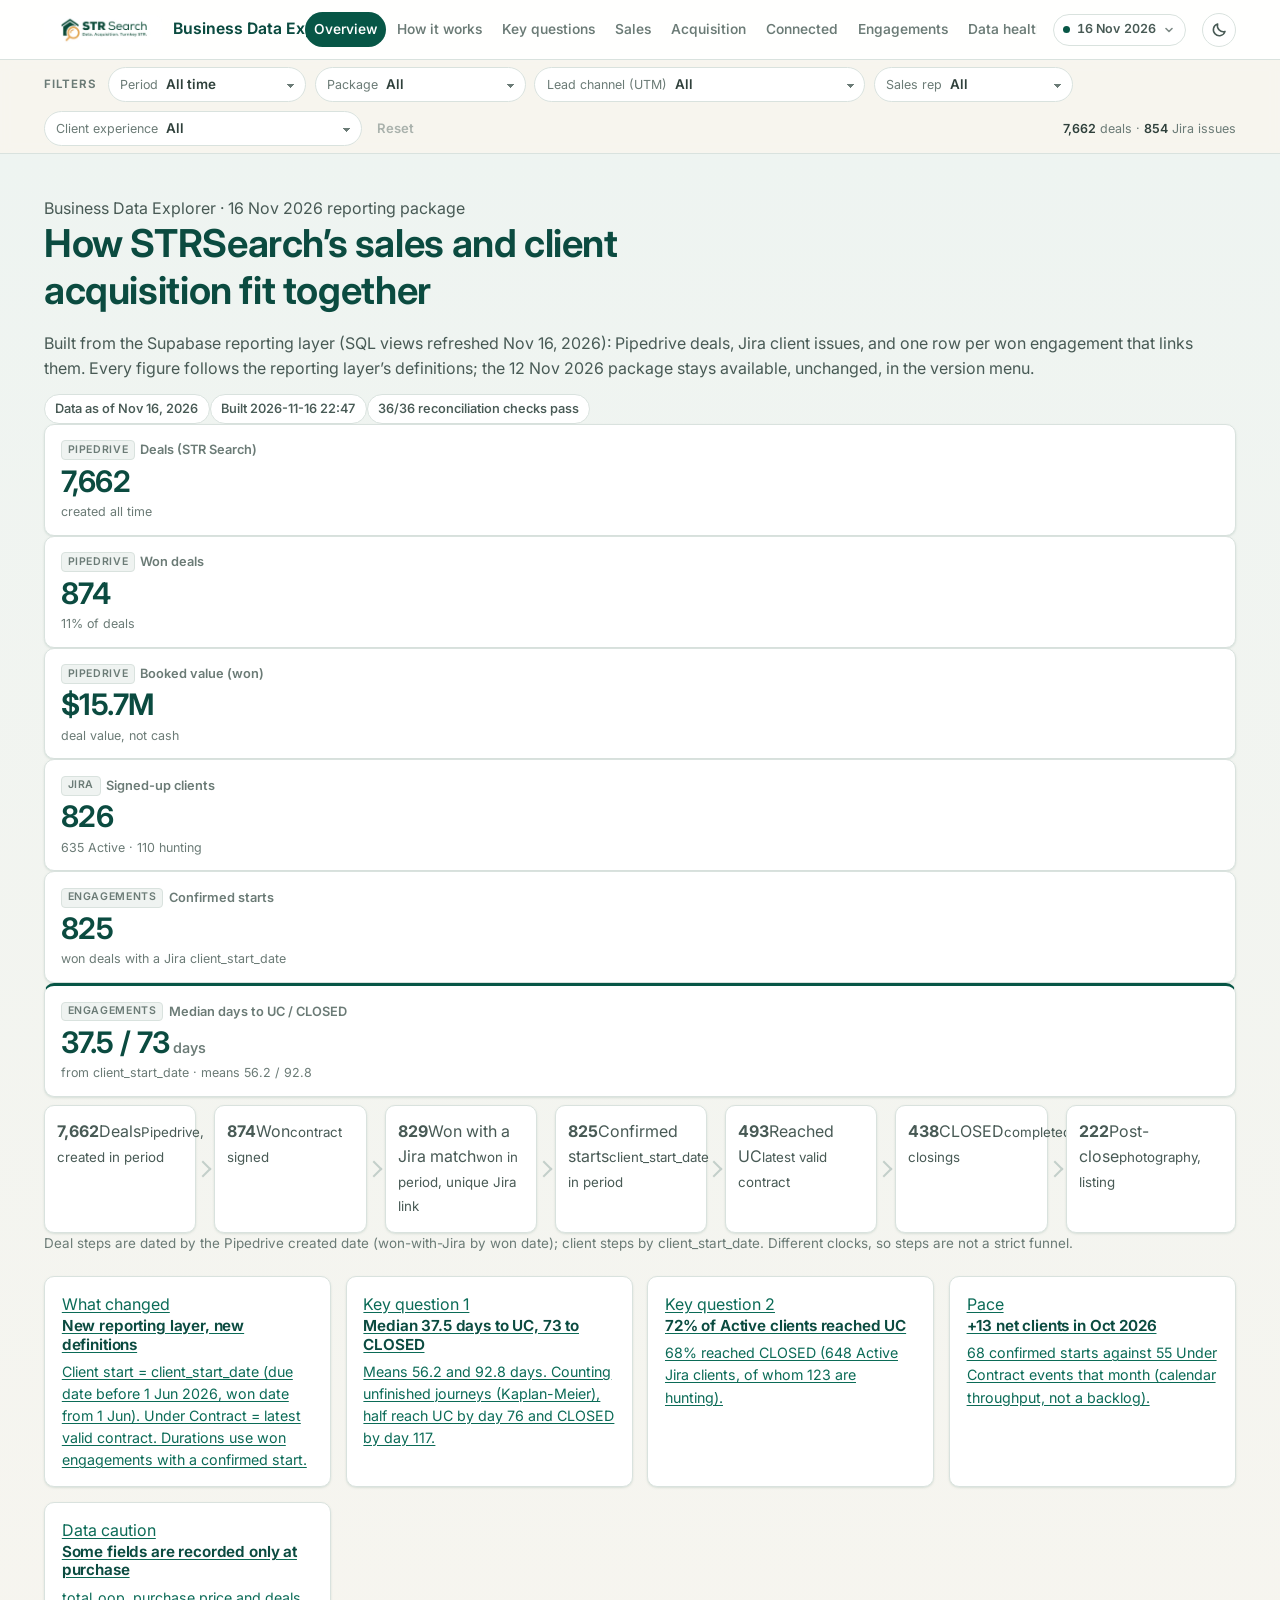
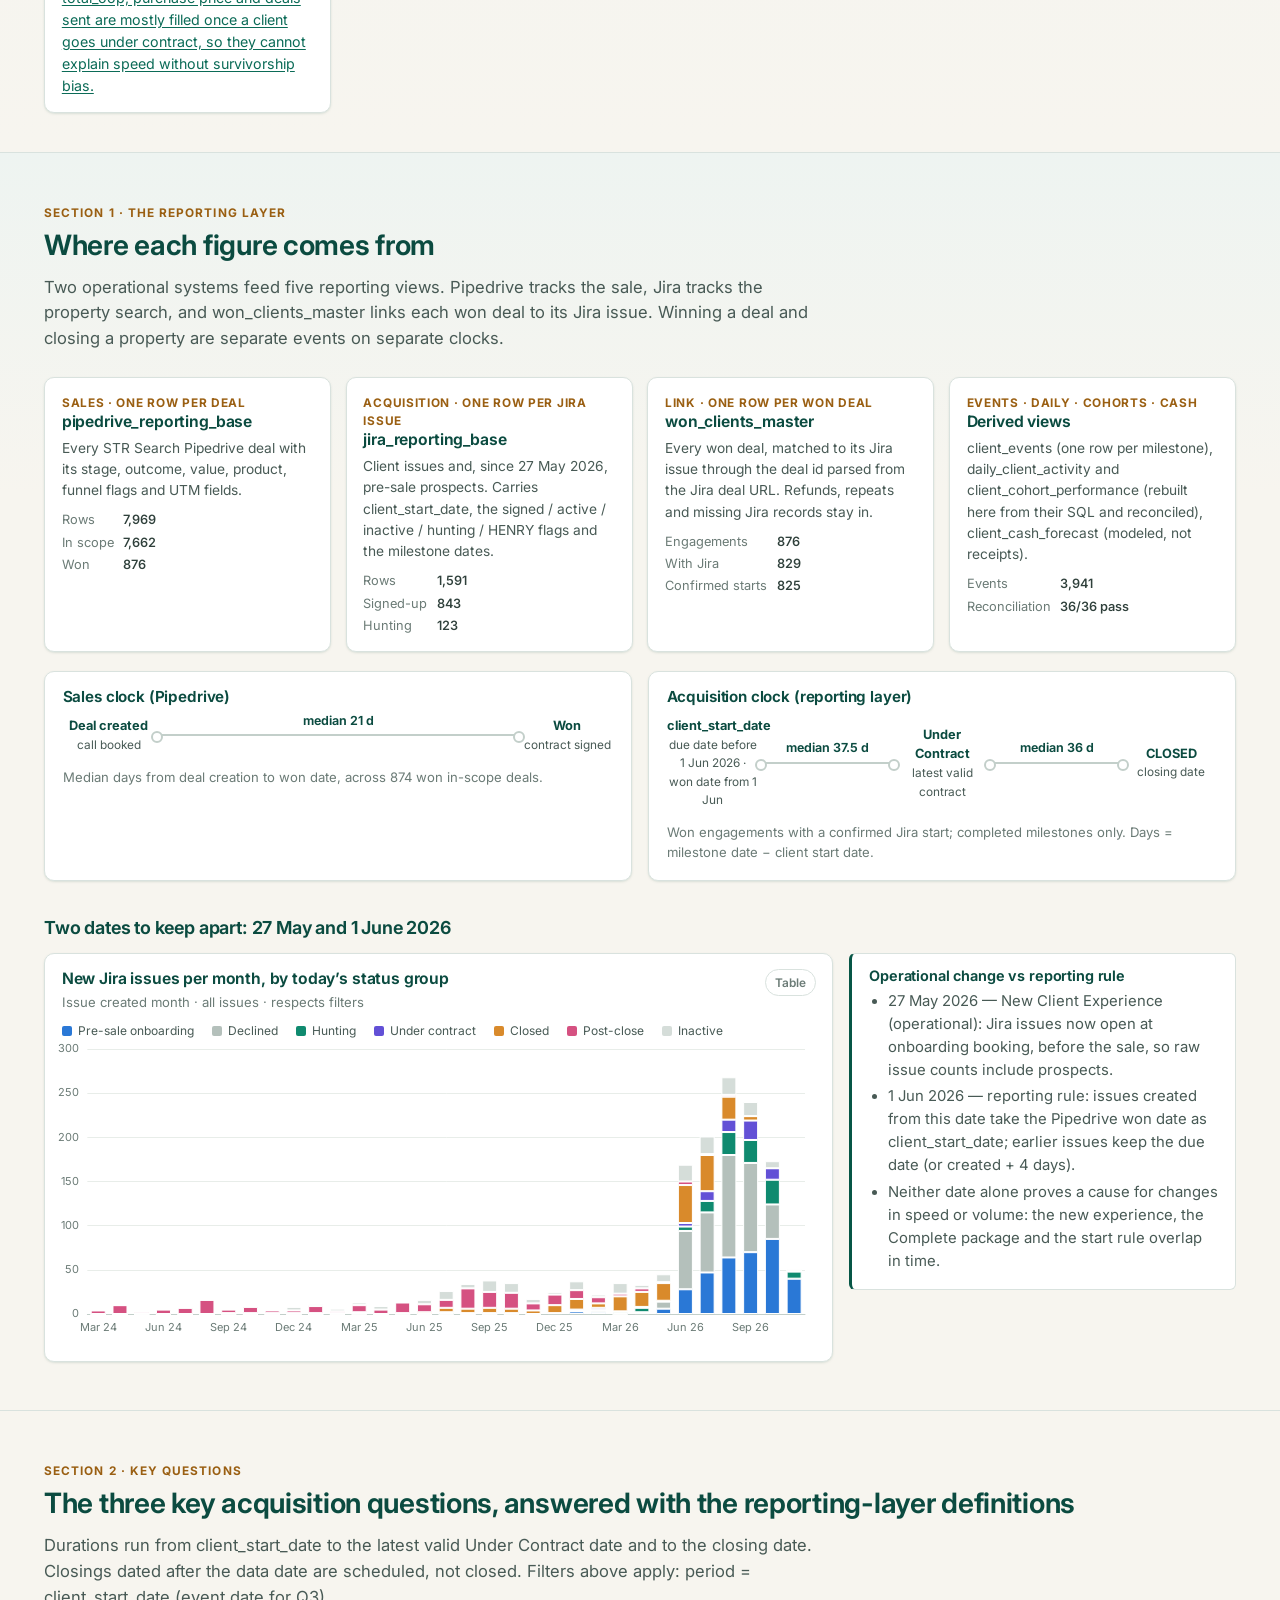
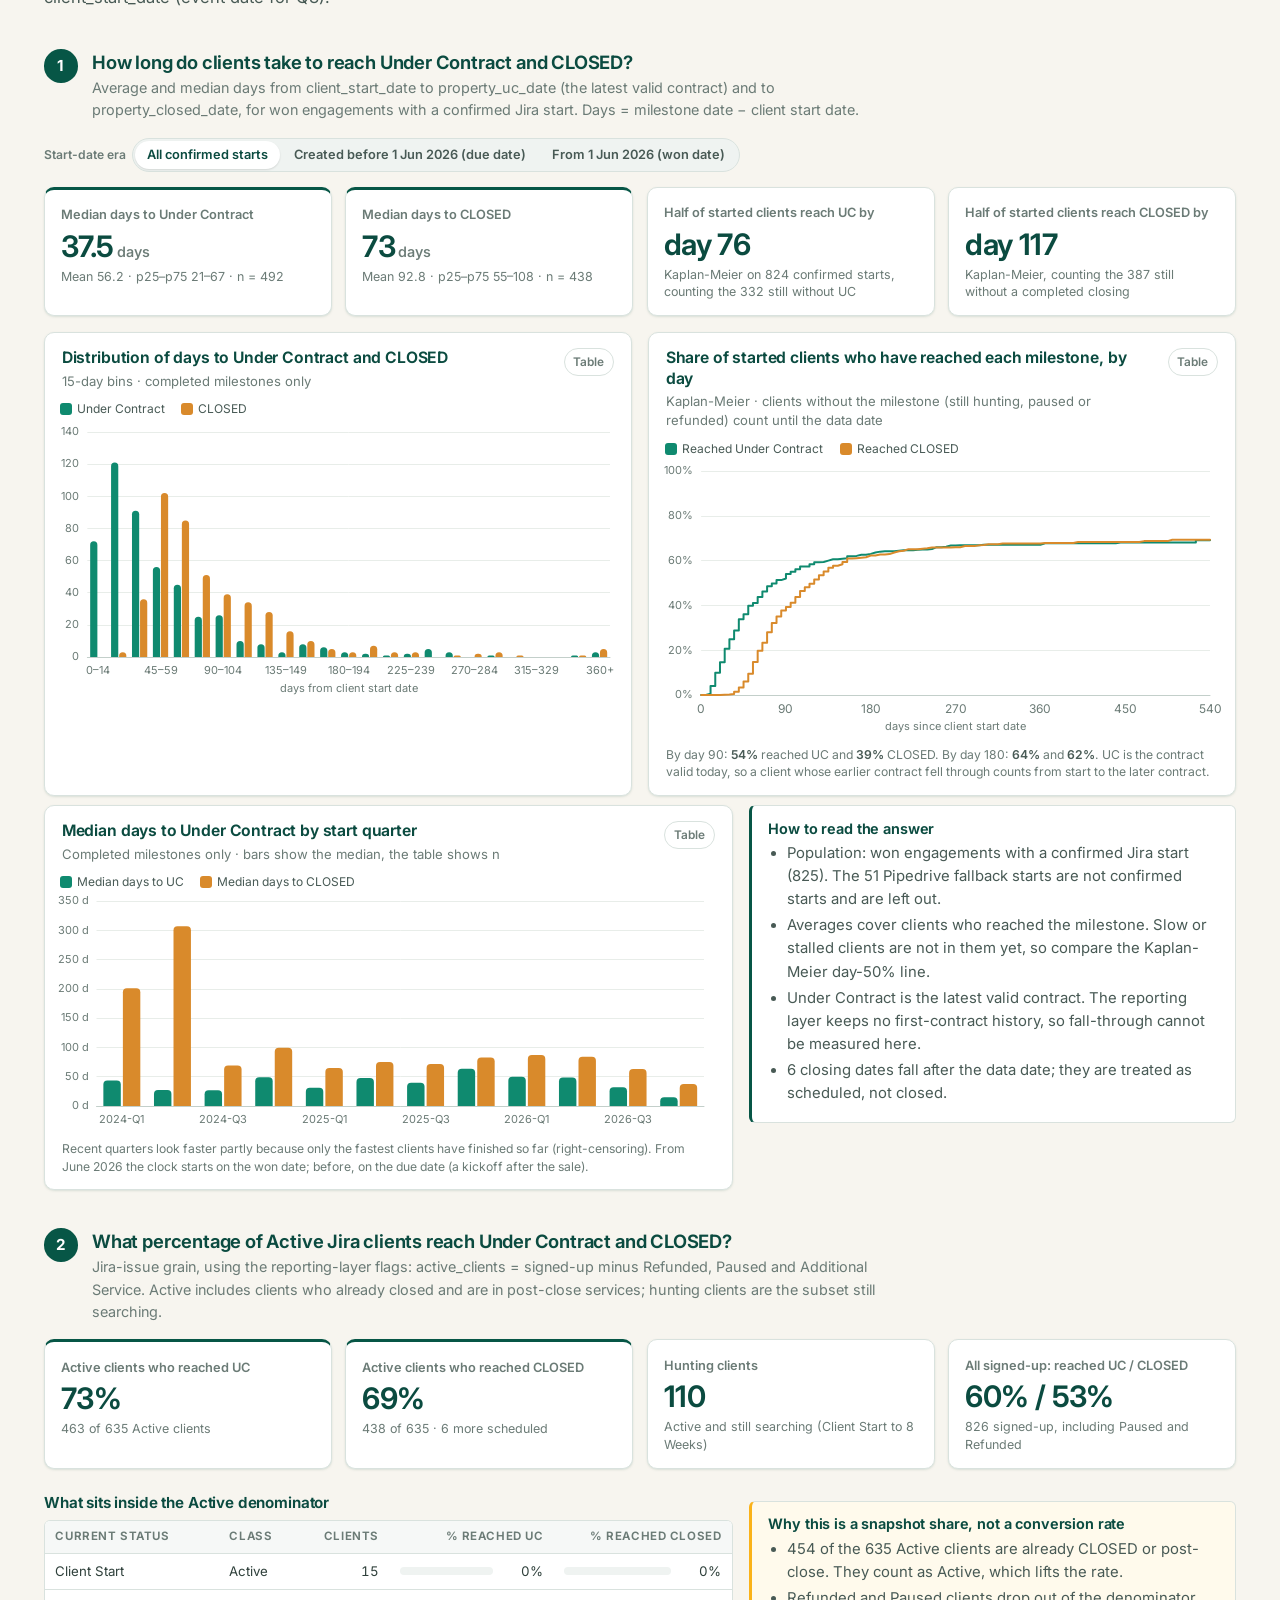
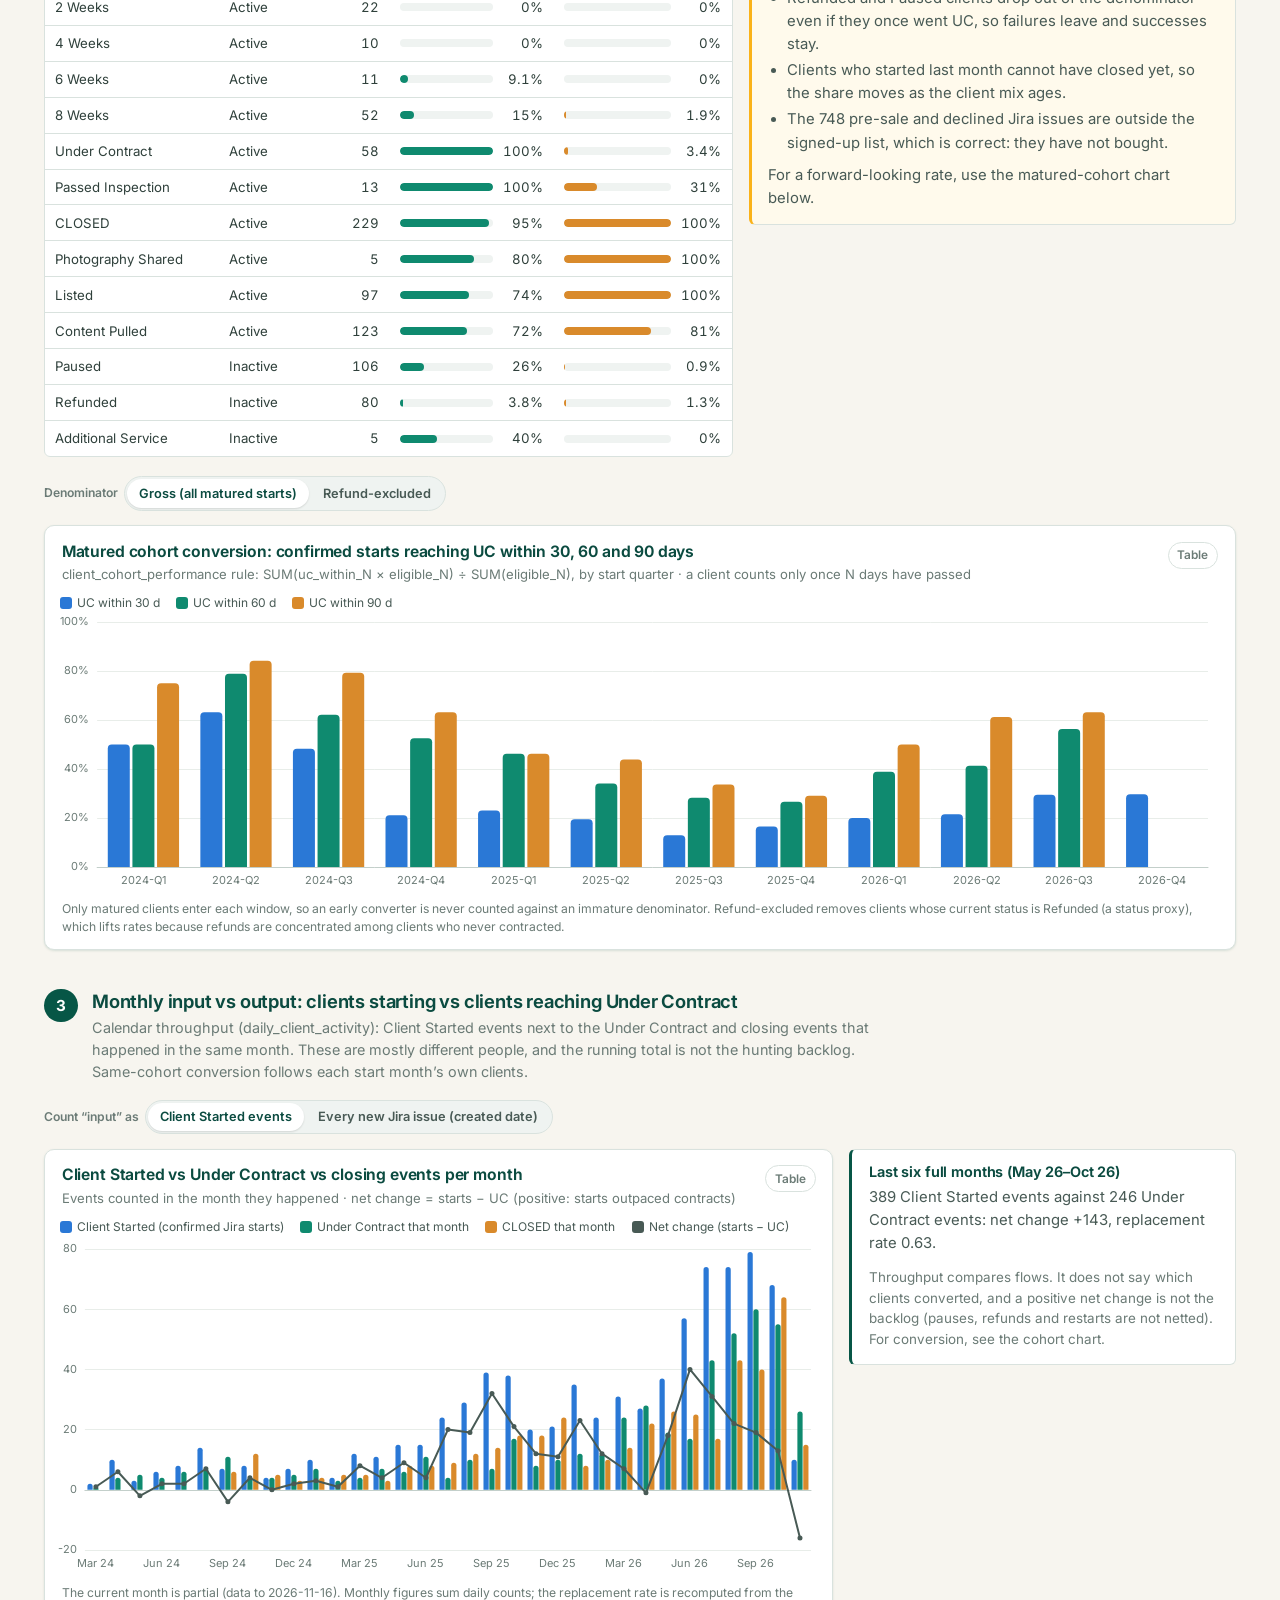
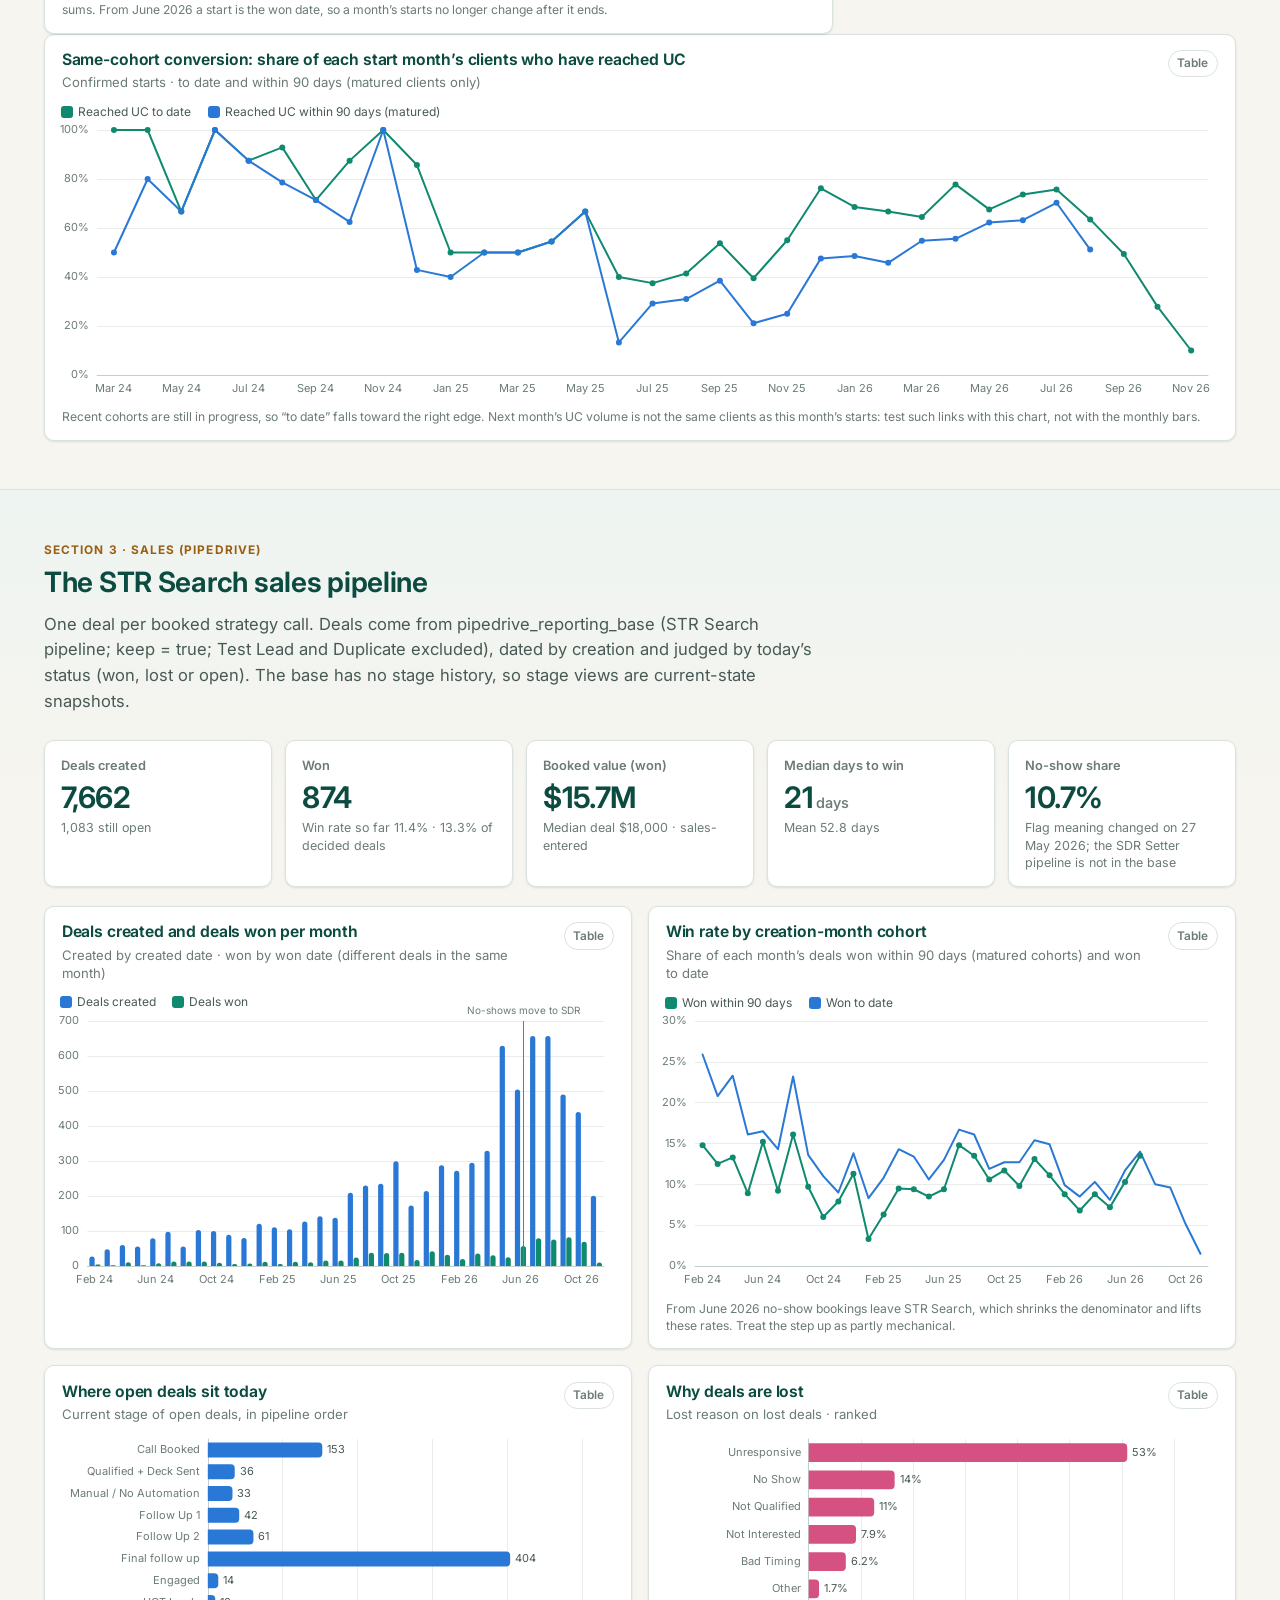
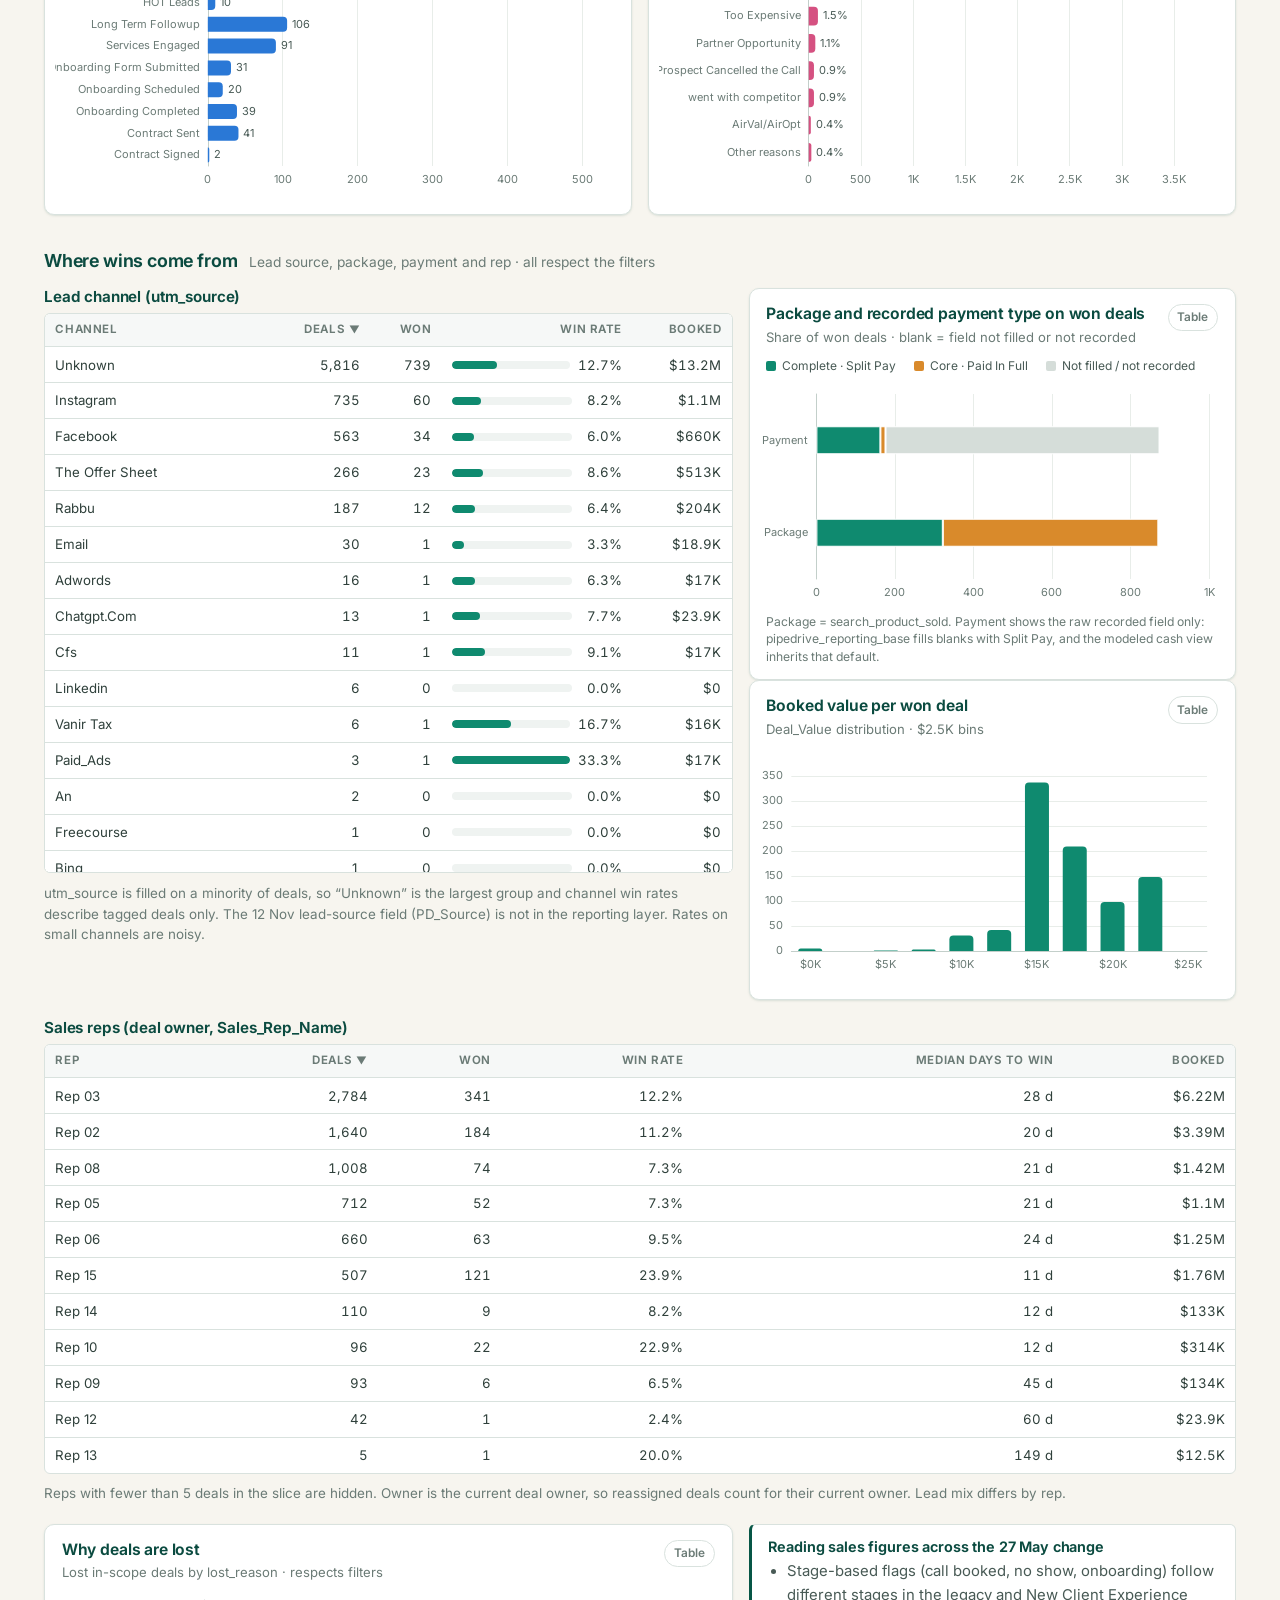
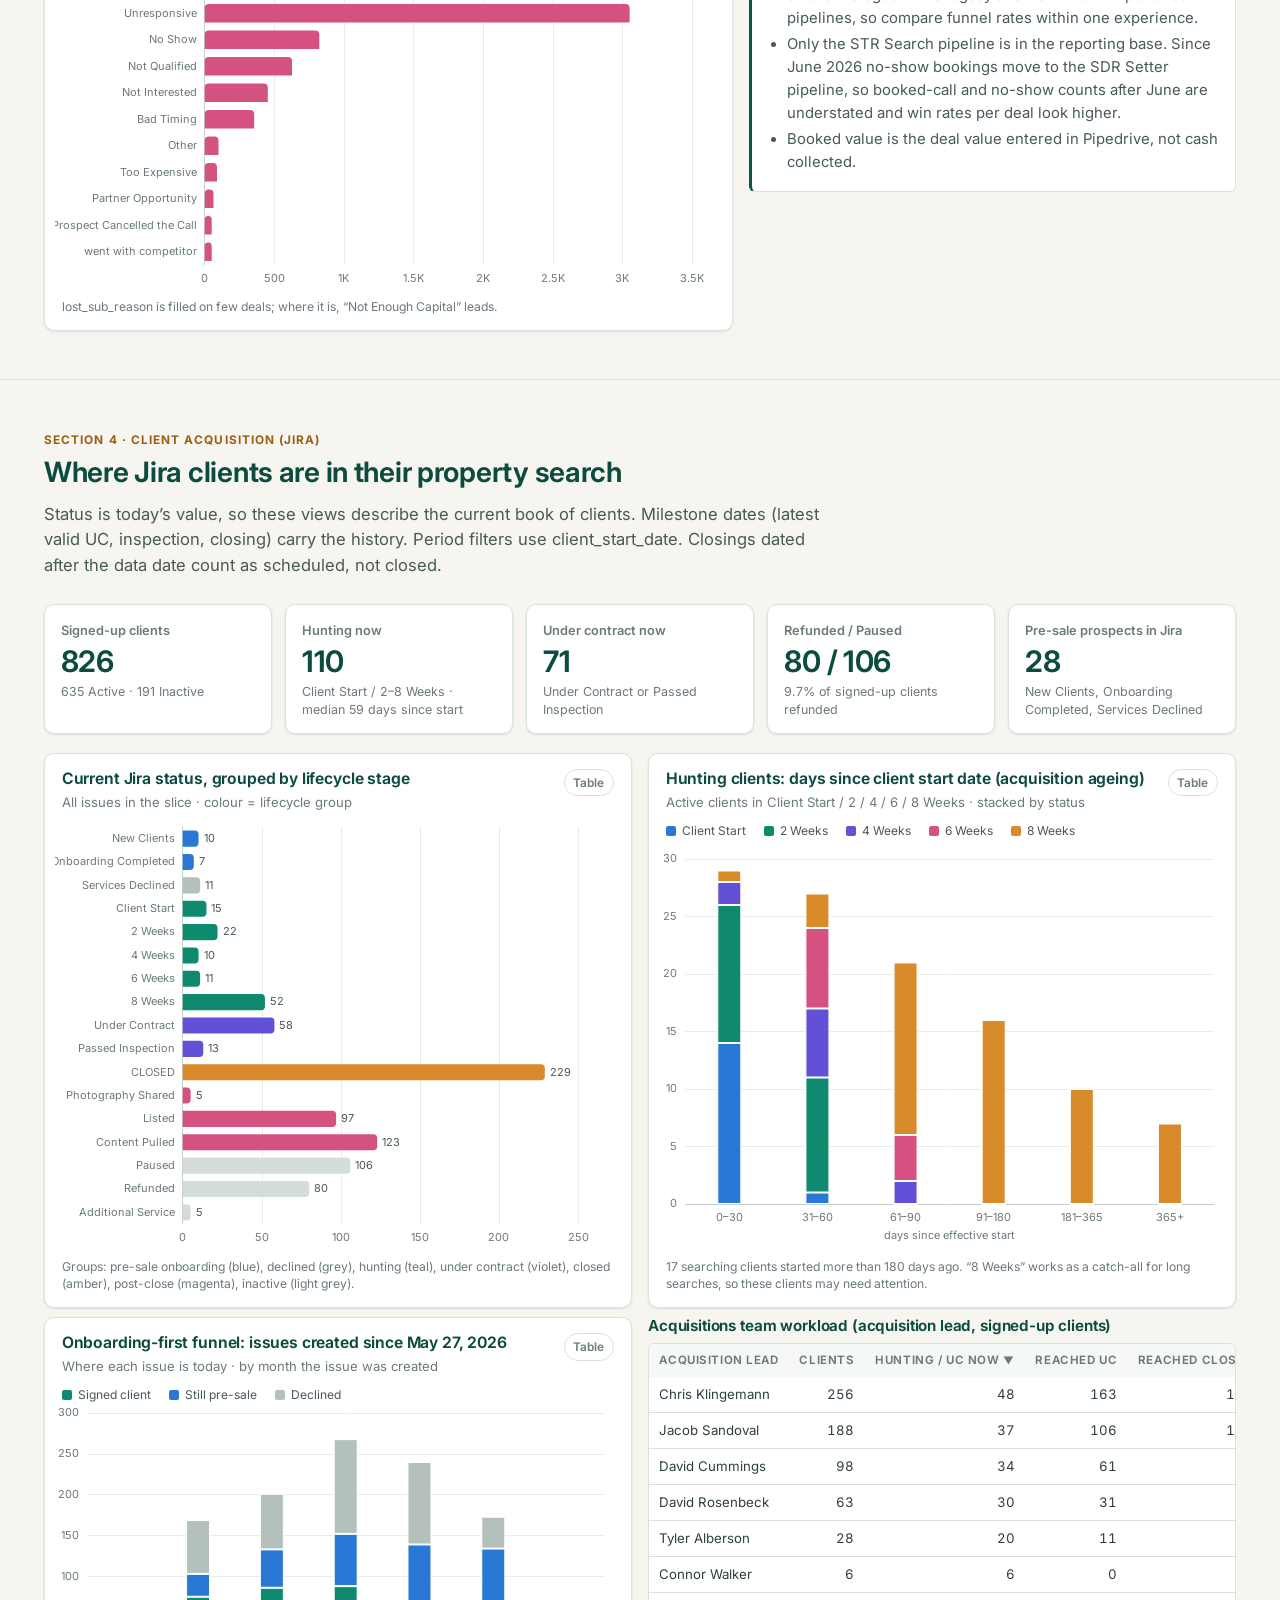
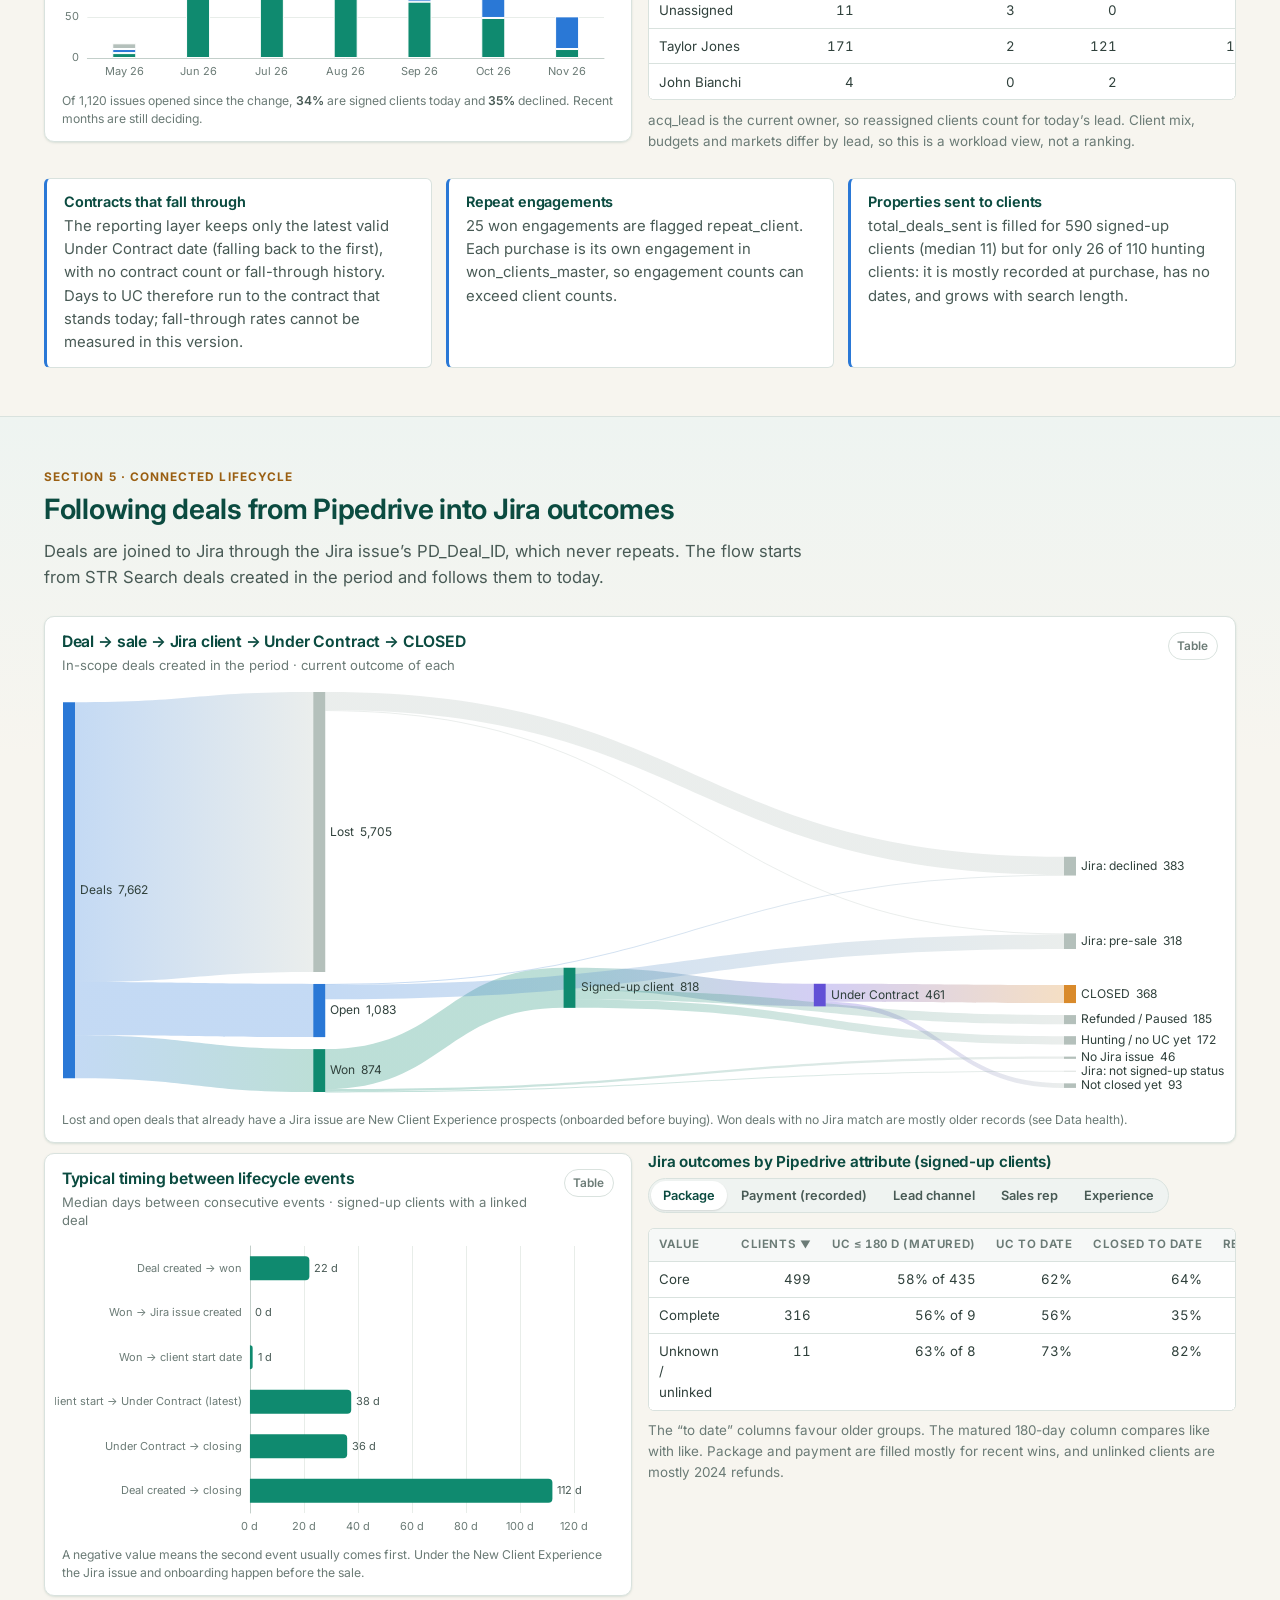
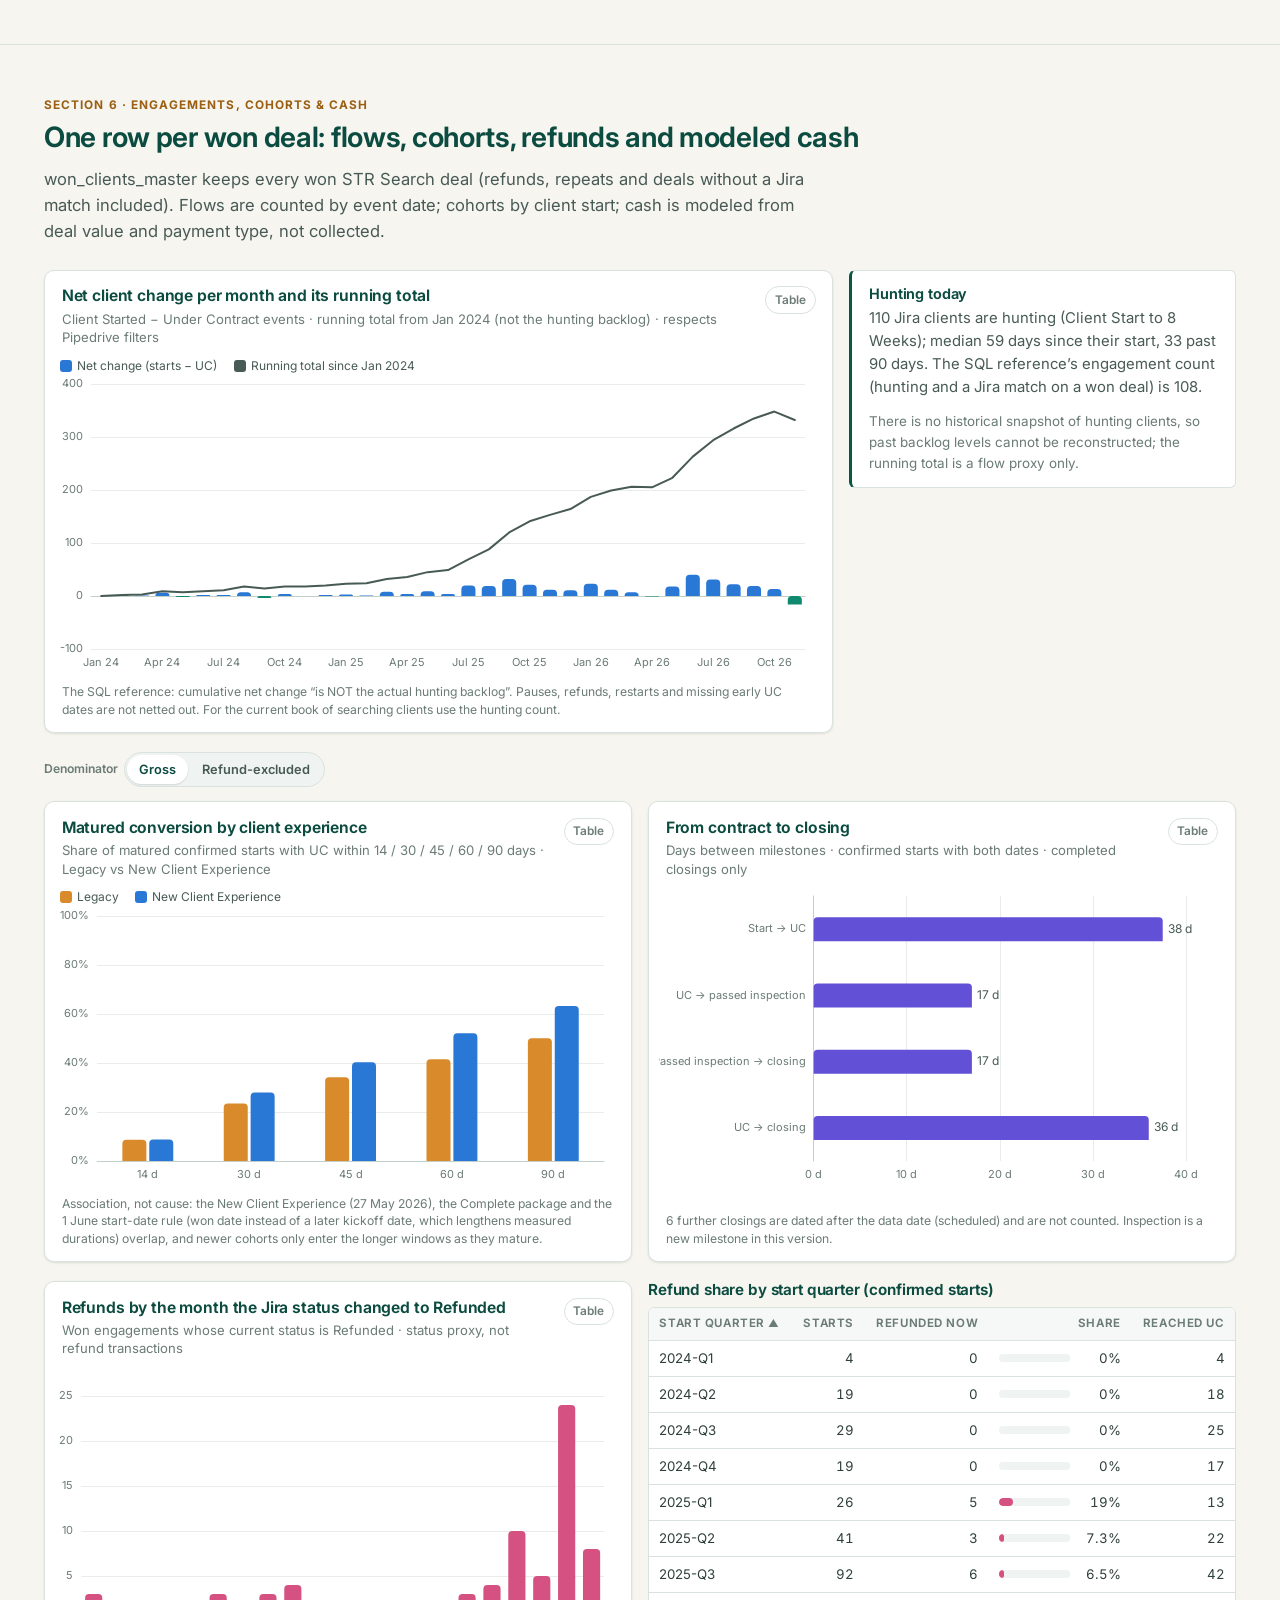
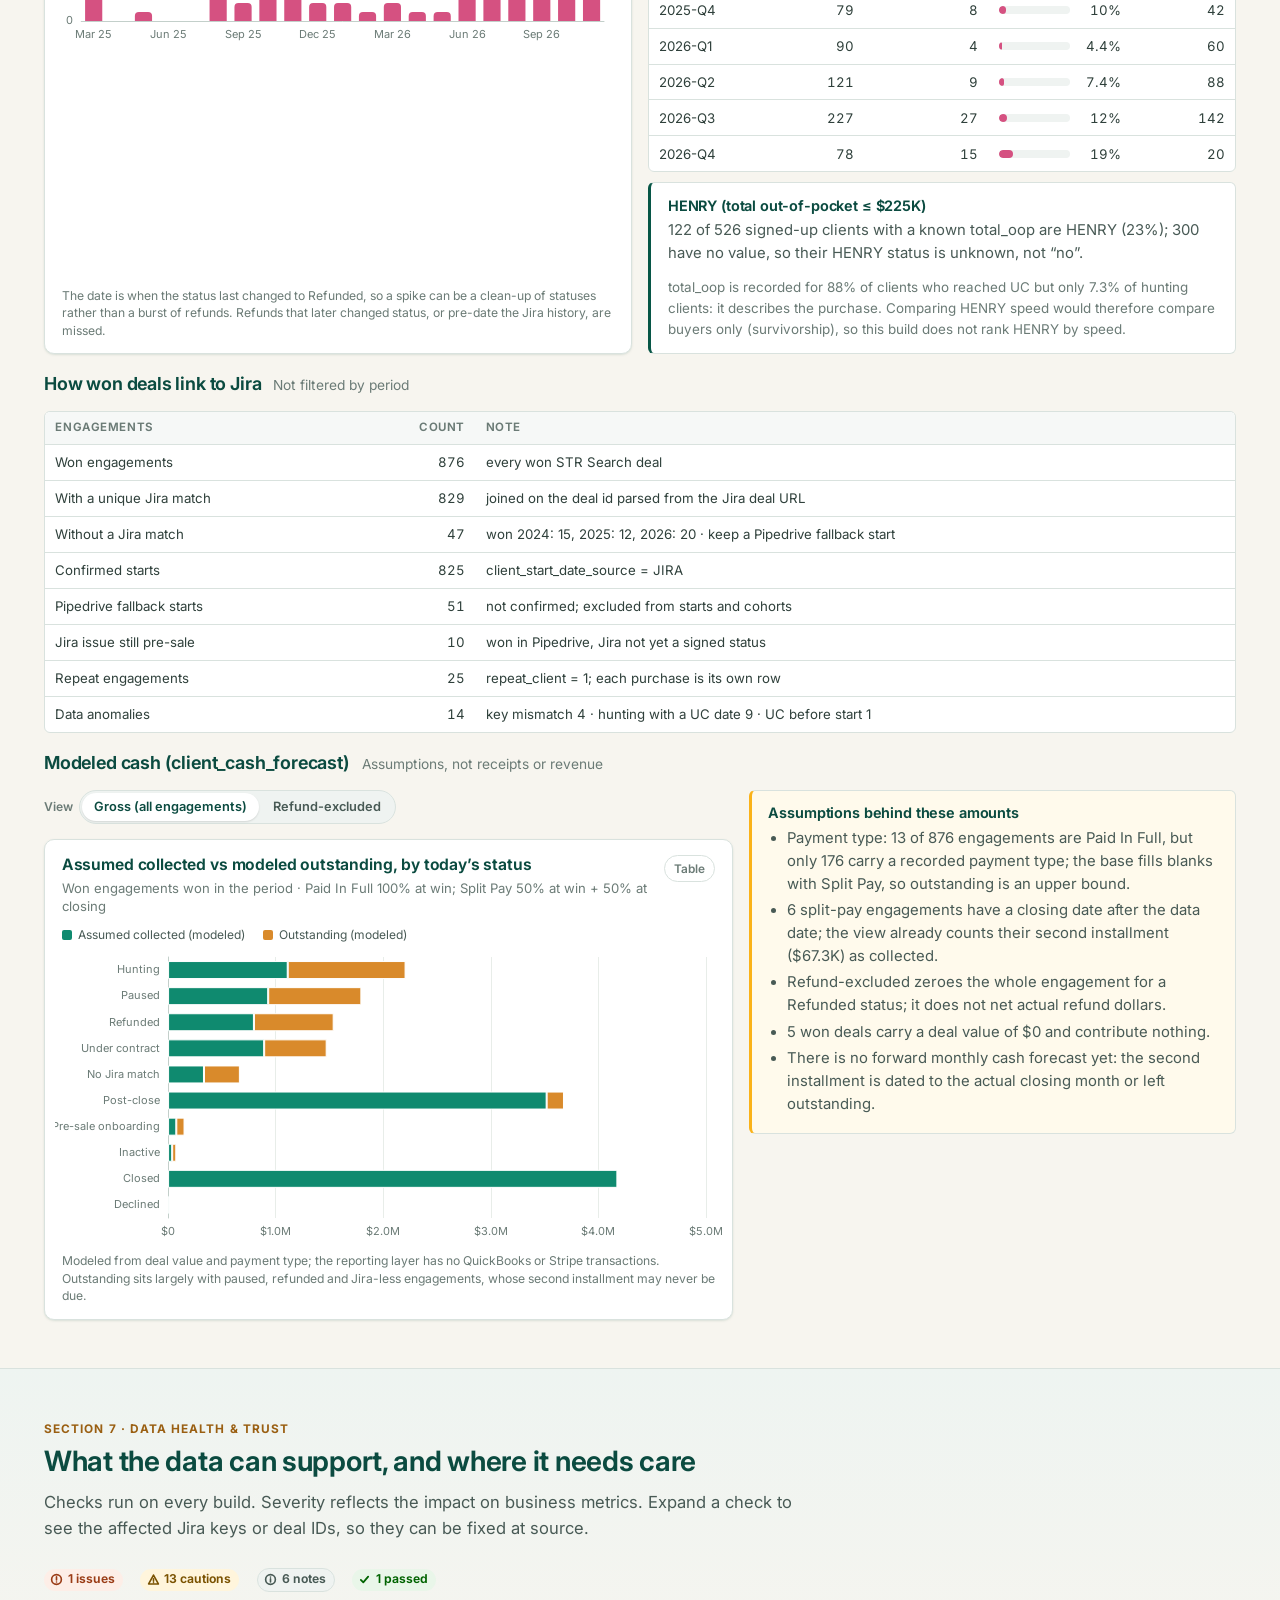
==== commit 6f4c5b57: "Two reporting versions: 16 Nov 2026 (default) and the frozen 12 Nov 2026 archive - 12 Nov 2026 site " ====
--- a/docs/index.html
+++ b/docs/index.html
@@ -4,77 +4,14 @@
   <meta charset="utf-8">
   <meta name="viewport" content="width=device-width, initial-scale=1">
   <title>STRSearch Business Data Explorer</title>
-  <meta name="description" content="How STRSearch's sales (Pipedrive) and client acquisition (Jira) data fit together: lifecycle, trends, milestone timing, conversion and data quality.">
   <meta name="robots" content="noindex, nofollow">
-  <link rel="icon" href="assets/img/strsearch-logo.webp">
-  <link rel="preconnect" href="https://fonts.googleapis.com">
-  <link rel="preconnect" href="https://fonts.gstatic.com" crossorigin>
-  <link rel="stylesheet" href="https://fonts.googleapis.com/css2?family=Inter:wght@400;500;600;700&display=swap">
-  <link rel="stylesheet" href="assets/css/styles.css">
+  <script src="versions.js"></script>
   <script>
-    try { var t = localStorage.getItem('sx-theme'); if (t) document.documentElement.setAttribute('data-theme', t); } catch (e) {}
+    (function () { var v = (window.STR_VERSIONS || {}).default || '2026-11-16'; location.replace(v + '/' + location.search + location.hash); })();
   </script>
+  <noscript><meta http-equiv="refresh" content="0; url=2026-11-16/"></noscript>
 </head>
 <body>
-  <a class="visually-hidden" href="#main">Skip to content</a>
-
-  <header class="site-header">
-    <div class="container">
-      <a class="brand" href="#overview" aria-label="STRSearch Business Data Explorer: back to top">
-        <img src="assets/img/strsearch-logo.webp" alt="STR Search" width="104" height="30">
-        <span class="brand-title">Business Data Explorer <span>· Pipedrive + Jira</span></span>
-      </a>
-      <nav class="site-nav" aria-label="Sections">
-        <a href="#overview">Overview</a>
-        <a href="#how">How it works</a>
-        <a href="#questions">Key questions</a>
-        <a href="#sales">Sales</a>
-        <a href="#acquisition">Acquisition</a>
-        <a href="#lifecycle">Connected</a>
-        <a href="#health">Data health</a>
-        <a href="#explorer">Explorer</a>
-        <a href="#definitions">Definitions</a>
-      </nav>
-      <button class="icon-btn nav-menu-btn" id="navMenuBtn" type="button" aria-label="Open section menu" aria-expanded="false">
-        <svg viewBox="0 0 20 20" fill="none" stroke="currentColor" stroke-width="2" stroke-linecap="round"><path d="M3 6h14M3 10h14M3 14h14"/></svg>
-      </button>
-      <button class="icon-btn" id="themeBtn" type="button" aria-label="Toggle dark mode" title="Toggle light / dark">
-        <svg viewBox="0 0 20 20" fill="none" stroke="currentColor" stroke-width="1.8" stroke-linecap="round" stroke-linejoin="round"><path d="M16.5 12.2A7 7 0 017.8 3.5a7 7 0 108.7 8.7z"/></svg>
-      </button>
-    </div>
-  </header>
-  <nav class="mobile-nav" id="mobileNav" aria-label="Sections (mobile)"></nav>
-
-  <div class="filter-bar" id="filterBar" role="region" aria-label="Filters"></div>
-
-  <main id="main">
-    <section class="hero" id="overview" aria-labelledby="overview-title">
-      <div class="container" id="overview-root"><div class="loading">Loading data…</div></div>
-    </section>
-    <section class="section" id="how" aria-labelledby="how-title"><div class="container" id="how-root"></div></section>
-    <section class="section" id="questions" aria-labelledby="questions-title"><div class="container" id="questions-root"></div></section>
-    <section class="section" id="sales" aria-labelledby="sales-title"><div class="container" id="sales-root"></div></section>
-    <section class="section" id="acquisition" aria-labelledby="acquisition-title"><div class="container" id="acquisition-root"></div></section>
-    <section class="section" id="lifecycle" aria-labelledby="lifecycle-title"><div class="container" id="lifecycle-root"></div></section>
-    <section class="section" id="health" aria-labelledby="health-title"><div class="container" id="health-root"></div></section>
-    <section class="section" id="explorer" aria-labelledby="explorer-title"><div class="container" id="explorer-root"></div></section>
-    <section class="section" id="definitions" aria-labelledby="definitions-title"><div class="container" id="definitions-root"></div></section>
-  </main>
-
-  <footer class="site-footer">
-    <div class="container" id="footer-root"></div>
-  </footer>
-
-  <script src="assets/vendor/echarts-5.5.0.min.js"></script>
-  <script src="data/explorer-data.js"></script>
-  <script src="assets/js/core.js"></script>
-  <script src="assets/js/charts.js"></script>
-  <script src="assets/js/filters.js"></script>
-  <script src="assets/js/sections/narrative.js"></script>
-  <script src="assets/js/sections/questions.js"></script>
-  <script src="assets/js/sections/sales.js"></script>
-  <script src="assets/js/sections/acquisition.js"></script>
-  <script src="assets/js/sections/health.js"></script>
-  <script src="assets/js/app.js"></script>
+  <p style="font-family: system-ui, sans-serif; padding: 24px">Opening the latest reporting version… <a href="2026-11-16/">16 Nov 2026</a> · <a href="2026-11-12/">12 Nov 2026 (archived)</a></p>
 </body>
 </html>
